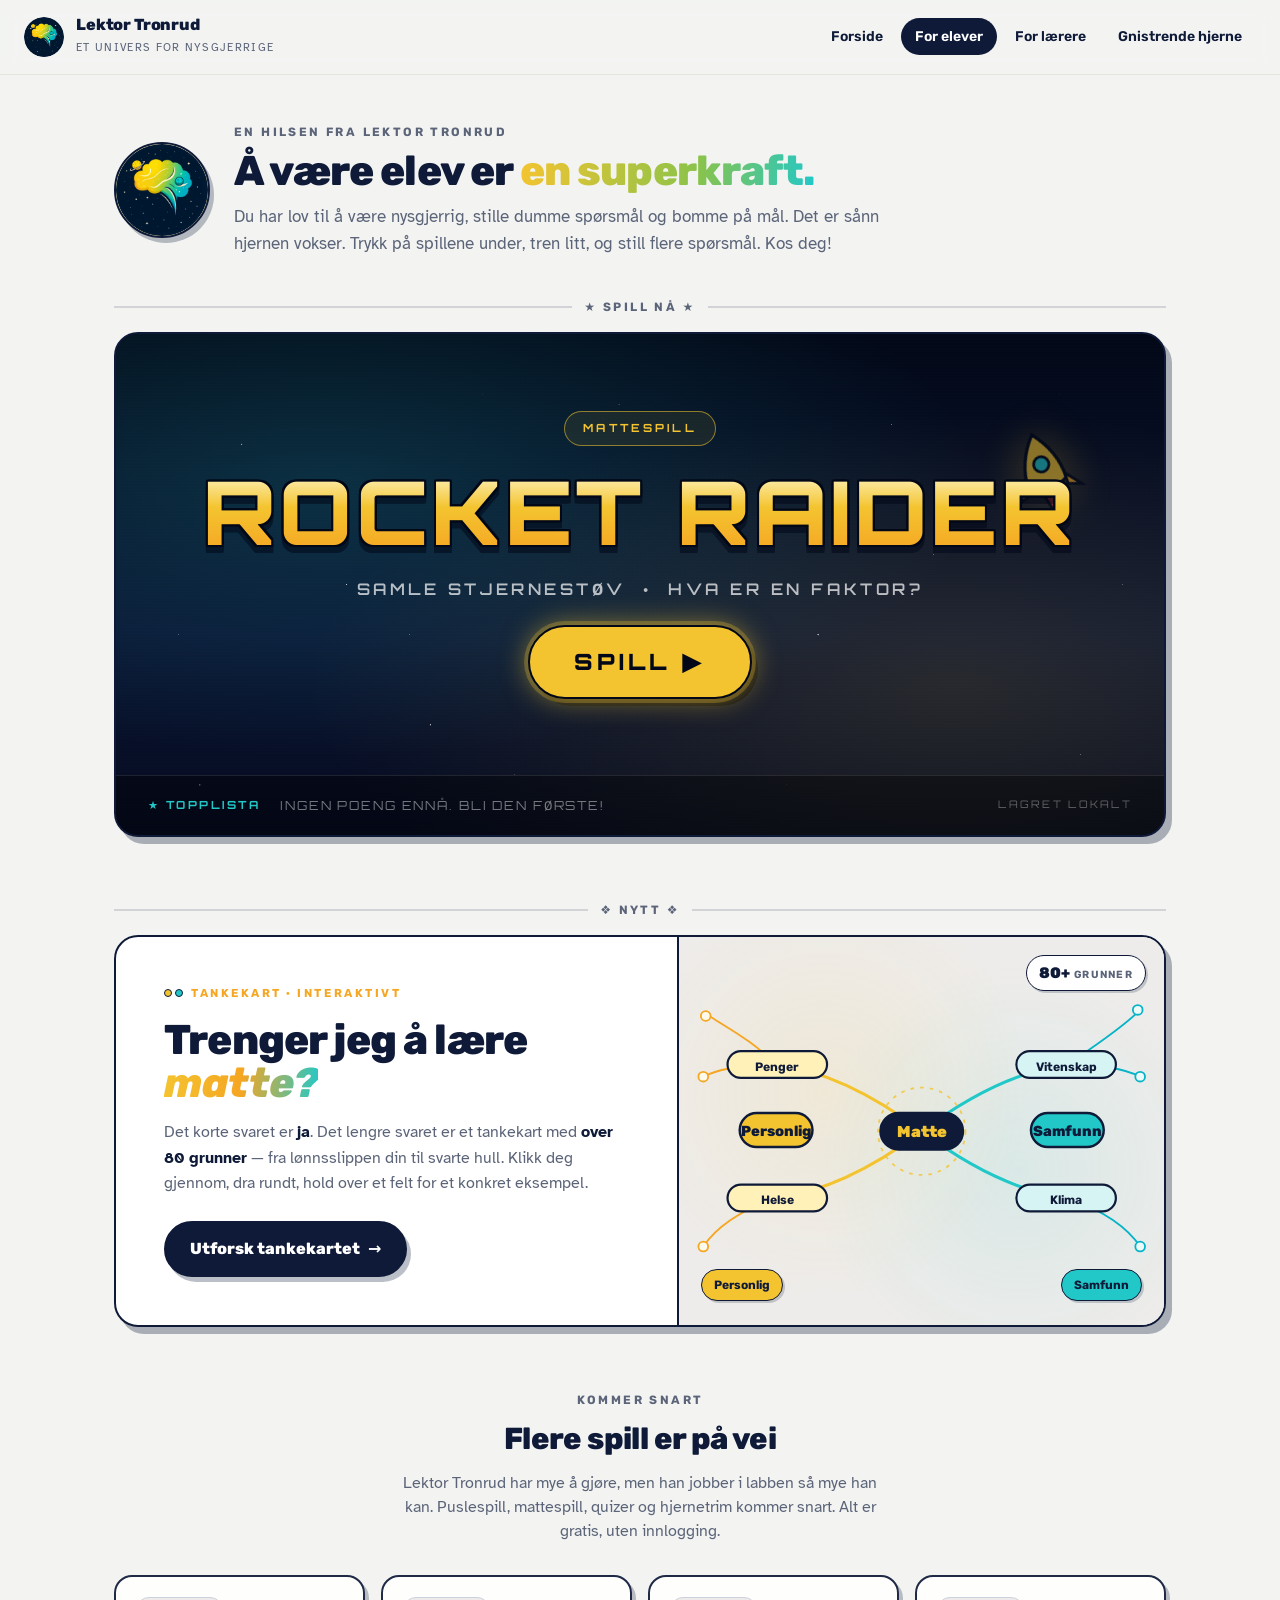
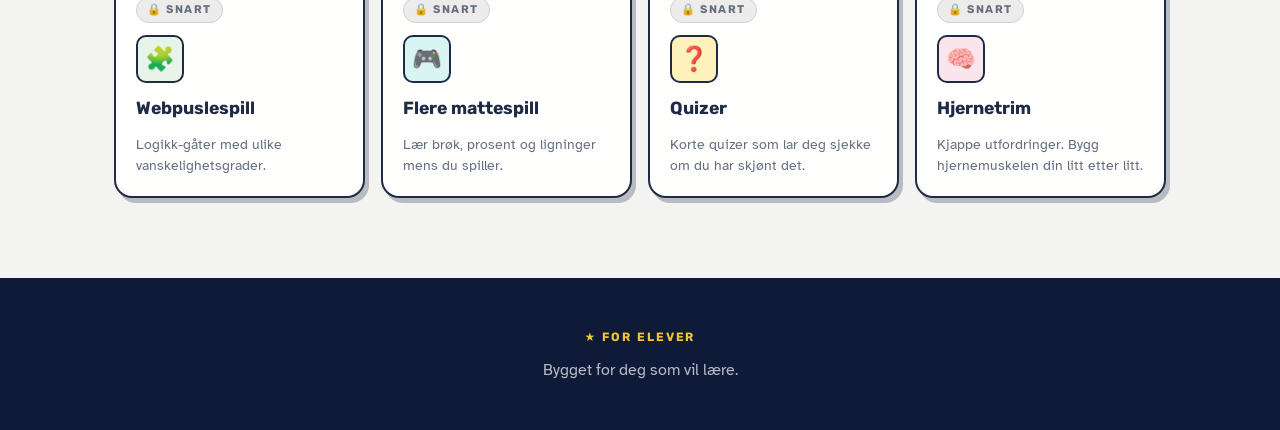
==== elever.html @ fcf4020d "Initial upload" ====
<!doctype html>
<html lang="no">
<head>
<meta charset="utf-8" />
<meta name="viewport" content="width=device-width,initial-scale=1" />
<title>For elever · Lektor Tronrud</title>
<link rel="icon" type="image/png" href="assets/logo.png" />
<link rel="preconnect" href="https://fonts.googleapis.com">
<link rel="preconnect" href="https://fonts.gstatic.com" crossorigin>
<link href="https://fonts.googleapis.com/css2?family=Rubik:wght@400;500;600;700;800&family=Atkinson+Hyperlegible:ital,wght@0,400;0,700;1,400;1,700&family=JetBrains+Mono:wght@400;500;700&family=Orbitron:wght@600;700;800;900&display=swap" rel="stylesheet">
<link rel="stylesheet" href="assets/tokens.css">
<style>
  /* ─────────── HERO: greeting from Lektor Tronrud ─────────── */
  .student-hero {
    max-width: 1100px;
    margin: 0 auto;
    padding: var(--s-12) var(--s-6) var(--s-10);
    display: grid;
    grid-template-columns: auto 1fr;
    gap: var(--s-6);
    align-items: center;
  }
  .student-hero__avatar {
    width: 96px; height: 96px;
    border-radius: 50%;
    border: var(--border-w) solid var(--border-ink);
    box-shadow: var(--shadow-2);
    background: var(--nova-yellow-soft);
    overflow: hidden;
    flex-shrink: 0;
  }
  .student-hero__avatar img { width: 100%; height: 100%; object-fit: cover; }
  .student-hero__copy { min-width: 0; }
  .student-hero__eyebrow {
    font-family: var(--font-display);
    font-size: 0.75rem; font-weight: 700;
    text-transform: uppercase; letter-spacing: 0.2em;
    color: var(--slate-500); margin-bottom: var(--s-2);
  }
  .student-hero h1 {
    font-family: var(--font-display);
    font-size: clamp(1.8rem, 4vw, 2.6rem);
    font-weight: 800; line-height: 1.05; letter-spacing: -0.02em;
    margin-bottom: var(--s-3);
  }
  .student-hero h1 em {
    font-style: normal;
    background: linear-gradient(95deg, var(--nova-yellow) 0%, var(--moss-green) 60%, var(--planet-teal) 100%);
    -webkit-background-clip: text; background-clip: text; color: transparent;
  }
  .student-hero p {
    font-size: 1.05rem; color: var(--slate-500);
    line-height: 1.6; max-width: 60ch;
  }
  @media (max-width: 640px) {
    .student-hero { grid-template-columns: 1fr; text-align: left; }
    .student-hero__avatar { width: 72px; height: 72px; }
  }

  /* ─────────── ARCADE: RocketRaider feature card ─────────── */
  .arcade {
    max-width: 1100px; margin: 0 auto;
    padding: 0 var(--s-6);
  }
  .arcade__label {
    display: flex; align-items: center; gap: var(--s-3);
    font-family: var(--font-display);
    font-size: 0.75rem; font-weight: 700;
    text-transform: uppercase; letter-spacing: 0.2em;
    color: var(--slate-500);
    margin-bottom: var(--s-4);
  }
  .arcade__label::before, .arcade__label::after {
    content: ''; height: 2px; background: var(--space-900); opacity: 0.15; flex: 1;
  }

  .arcade-card {
    position: relative;
    border: var(--border-w) solid var(--border-ink);
    border-radius: var(--r-2xl);
    box-shadow: var(--shadow-3);
    background: #020817;
    color: #fff;
    overflow: hidden;
    isolation: isolate;
  }

  /* Starfield layers */
  .arcade-card__sky {
    position: absolute; inset: 0; pointer-events: none;
    background:
      radial-gradient(ellipse at 20% 30%, rgba(34, 200, 200, 0.18), transparent 55%),
      radial-gradient(ellipse at 80% 70%, rgba(244, 196, 48, 0.13), transparent 55%),
      linear-gradient(180deg, #020817 0%, #0a1432 60%, #050b1f 100%);
  }
  .arcade-card__stars,
  .arcade-card__stars--mid,
  .arcade-card__stars--far {
    position: absolute; inset: 0; pointer-events: none;
  }
  .arcade-card__stars {
    background-image:
      radial-gradient(1.4px 1.4px at 12% 22%, #fff, transparent 60%),
      radial-gradient(1.6px 1.6px at 30% 78%, #fff, transparent 60%),
      radial-gradient(1.2px 1.2px at 48% 14%, #fff, transparent 60%),
      radial-gradient(1.8px 1.8px at 67% 60%, #fff, transparent 60%),
      radial-gradient(1.4px 1.4px at 86% 30%, #fff, transparent 60%),
      radial-gradient(1.2px 1.2px at 92% 84%, #fff, transparent 60%),
      radial-gradient(1.6px 1.6px at 8% 90%, #fff, transparent 60%);
    animation: twinkle 3.2s ease-in-out infinite alternate;
  }
  .arcade-card__stars--mid {
    background-image:
      radial-gradient(1px 1px at 22% 50%, rgba(255,255,255,0.85), transparent 60%),
      radial-gradient(1px 1px at 58% 36%, rgba(255,255,255,0.85), transparent 60%),
      radial-gradient(1px 1px at 74% 18%, rgba(255,255,255,0.85), transparent 60%),
      radial-gradient(1px 1px at 38% 88%, rgba(255,255,255,0.85), transparent 60%),
      radial-gradient(1px 1px at 6% 60%, rgba(255,255,255,0.85), transparent 60%),
      radial-gradient(1px 1px at 96% 50%, rgba(255,255,255,0.85), transparent 60%);
    animation: twinkle 2.4s ease-in-out 0.4s infinite alternate;
  }
  .arcade-card__stars--far {
    background-image:
      radial-gradient(0.6px 0.6px at 15% 35%, rgba(255,255,255,0.55), transparent),
      radial-gradient(0.6px 0.6px at 35% 12%, rgba(255,255,255,0.55), transparent),
      radial-gradient(0.6px 0.6px at 55% 70%, rgba(255,255,255,0.55), transparent),
      radial-gradient(0.6px 0.6px at 78% 44%, rgba(255,255,255,0.55), transparent),
      radial-gradient(0.6px 0.6px at 90% 12%, rgba(255,255,255,0.55), transparent),
      radial-gradient(0.6px 0.6px at 28% 60%, rgba(255,255,255,0.55), transparent),
      radial-gradient(0.6px 0.6px at 64% 90%, rgba(255,255,255,0.55), transparent);
    opacity: 0.7;
  }
  @keyframes twinkle {
    0%   { opacity: 0.55; }
    100% { opacity: 1; }
  }

  /* Subtle scanline overlay */
  .arcade-card__scan {
    position: absolute; inset: 0; pointer-events: none;
    background-image: repeating-linear-gradient(
      0deg, rgba(255,255,255,0.03) 0 1px, transparent 1px 3px
    );
    mix-blend-mode: overlay;
    opacity: 0.6;
  }

  /* Drifting rocket silhouette */
  .arcade-card__rocket {
    position: absolute;
    right: 6%; top: 18%;
    width: 110px; height: 110px;
    transform: rotate(-18deg);
    opacity: 0.55;
    filter: drop-shadow(0 0 22px rgba(244, 196, 48, 0.45));
    animation: drift 6s ease-in-out infinite alternate;
    pointer-events: none;
  }
  @keyframes drift {
    0%   { transform: rotate(-18deg) translate(0, 0); }
    100% { transform: rotate(-22deg) translate(-10px, 14px); }
  }

  .arcade-card__inner {
    position: relative;
    padding: clamp(var(--s-10), 6vw, var(--s-20)) var(--s-8) var(--s-12);
    display: grid;
    grid-template-columns: 1fr;
    gap: var(--s-6);
    align-items: center;
    text-align: center;
  }

  .arcade-card__badge {
    justify-self: center;
    display: inline-flex; align-items: center; gap: var(--s-2);
    font-family: 'Orbitron', var(--font-display);
    font-size: 0.7rem; font-weight: 700;
    text-transform: uppercase; letter-spacing: 0.28em;
    color: var(--nova-yellow);
    padding: 8px 18px;
    border: 1.5px solid rgba(244, 196, 48, 0.55);
    border-radius: var(--r-pill);
    background: rgba(244, 196, 48, 0.08);
  }
  .arcade-card__badge .dot {
    width: 7px; height: 7px; border-radius: 50%;
    background: var(--nova-yellow);
    box-shadow: 0 0 10px var(--nova-yellow);
    animation: pulse 1.4s ease-in-out infinite;
  }
  @keyframes pulse {
    0%, 100% { transform: scale(1); opacity: 1; }
    50%      { transform: scale(1.35); opacity: 0.55; }
  }

  .arcade-card__title {
    font-family: 'Orbitron', var(--font-display);
    font-weight: 900;
    font-size: clamp(2.6rem, 8vw, 5.5rem);
    line-height: 0.95;
    letter-spacing: 0.04em;
    text-transform: uppercase;
    color: #F4C430;
    background: linear-gradient(180deg, #FFF7C9 0%, #F4C430 45%, #F5A623 100%);
    -webkit-background-clip: text; background-clip: text;
    -webkit-text-fill-color: transparent;
    /* Crisp, layered ink shadow — no blur, no glow */
    filter:
      drop-shadow(0 2px 0 #020817)
      drop-shadow(2px 0 0 #020817)
      drop-shadow(0 -2px 0 #020817)
      drop-shadow(-2px 0 0 #020817)
      drop-shadow(0 6px 0 rgba(2, 8, 23, 0.55));
  }
  .arcade-card__title span.glitch {
    display: inline-block;
  }

  .arcade-card__tagline {
    font-family: 'Orbitron', var(--font-display);
    font-size: clamp(0.85rem, 1.4vw, 1rem);
    font-weight: 600;
    letter-spacing: 0.22em;
    text-transform: uppercase;
    color: rgba(255,255,255,0.7);
  }

  .arcade-card__cta {
    justify-self: center;
    display: inline-flex; align-items: center; gap: var(--s-3);
    font-family: 'Orbitron', var(--font-display);
    font-size: 1.4rem;
    font-weight: 900;
    letter-spacing: 0.18em;
    text-transform: uppercase;
    text-decoration: none;
    color: #020817;
    background: var(--nova-yellow);
    padding: 18px 44px;
    border: 2px solid #020817;
    border-radius: var(--r-pill);
    box-shadow:
      0 0 0 4px rgba(244, 196, 48, 0.25),
      0 0 28px rgba(244, 196, 48, 0.55),
      6px 7px 0 rgba(0,0,0,0.45);
    transition: transform var(--t-fast), box-shadow var(--t-fast), background var(--t-fast);
  }
  .arcade-card__cta:hover {
    transform: translate(-2px, -2px);
    background: #FFD24D;
    box-shadow:
      0 0 0 5px rgba(244, 196, 48, 0.35),
      0 0 42px rgba(244, 196, 48, 0.7),
      8px 9px 0 rgba(0,0,0,0.5);
  }
  .arcade-card__cta:active {
    transform: translate(2px, 2px);
    box-shadow: 0 0 0 3px rgba(244, 196, 48, 0.25), 2px 2px 0 rgba(0,0,0,0.4);
  }
  .arcade-card__cta .arrow {
    font-family: var(--font-display);
    font-size: 1.6rem;
    line-height: 1;
  }

  .arcade-card__caption {
    margin-top: var(--s-1);
    font-family: 'Orbitron', var(--font-display);
    font-size: 0.72rem;
    letter-spacing: 0.3em;
    text-transform: uppercase;
    color: rgba(255,255,255,0.5);
  }

  /* ─────────── Scoreboard strip ─────────── */
  .arcade-stats {
    position: relative;
    border-top: 1.5px solid rgba(255,255,255,0.1);
    background: rgba(0,0,0,0.35);
    padding: var(--s-5) var(--s-8);
    display: grid;
    grid-template-columns: auto 1fr auto;
    gap: var(--s-5);
    align-items: center;
  }
  .arcade-stats__label {
    font-family: 'Orbitron', var(--font-display);
    font-size: 0.7rem; font-weight: 700;
    text-transform: uppercase; letter-spacing: 0.22em;
    color: var(--planet-teal);
  }
  .arcade-stats__list {
    list-style: none;
    display: flex;
    gap: var(--s-6);
    overflow-x: auto;
    scrollbar-width: thin;
  }
  .arcade-stats__list li {
    display: flex; align-items: baseline; gap: var(--s-2);
    font-family: 'Orbitron', var(--font-display);
    white-space: nowrap;
  }
  .arcade-stats__list .rank {
    font-size: 0.72rem; font-weight: 700;
    color: var(--nova-yellow);
    letter-spacing: 0.15em;
  }
  .arcade-stats__list .name {
    font-size: 0.9rem; font-weight: 700;
    color: #fff;
    letter-spacing: 0.04em;
  }
  .arcade-stats__list .score {
    font-size: 0.9rem; font-weight: 700;
    color: var(--planet-teal);
    letter-spacing: 0.08em;
  }
  .arcade-stats__empty {
    font-family: 'Orbitron', var(--font-display);
    font-size: 0.78rem;
    color: rgba(255,255,255,0.45);
    letter-spacing: 0.15em;
    text-transform: uppercase;
  }
  .arcade-stats__hint {
    font-family: 'Orbitron', var(--font-display);
    font-size: 0.65rem;
    color: rgba(255,255,255,0.35);
    letter-spacing: 0.22em;
    text-transform: uppercase;
    white-space: nowrap;
  }
  @media (max-width: 720px) {
    .arcade-stats { grid-template-columns: 1fr; gap: var(--s-3); padding: var(--s-4) var(--s-5); }
    .arcade-stats__hint { display: none; }
  }

  /* ─────────── Tease grid (kept, but slightly tightened) ─────────── */
  .tease {
    max-width: 1100px; margin: var(--s-16) auto var(--s-20);
    padding: 0 var(--s-6);
  }
  .tease__head {
    text-align: center; margin-bottom: var(--s-8);
  }
  .tease__eyebrow {
    font-family: var(--font-display);
    font-size: 0.75rem; font-weight: 700;
    text-transform: uppercase; letter-spacing: 0.2em;
    color: var(--slate-500); margin-bottom: var(--s-2);
  }
  .tease h3 {
    font-family: var(--font-display);
    font-size: clamp(1.4rem, 3vw, 1.9rem);
    font-weight: 800; letter-spacing: -0.02em;
    margin-bottom: var(--s-2);
  }
  .tease__lede {
    color: var(--slate-500);
    max-width: 50ch; margin: 0 auto;
  }
  .tease__grid {
    display: grid;
    grid-template-columns: repeat(auto-fill, minmax(220px, 1fr));
    gap: var(--s-4);
  }
  .tease-card {
    background: var(--surface);
    border: var(--border-w) solid var(--border-ink);
    border-radius: var(--r-xl);
    box-shadow: var(--shadow-2);
    padding: var(--s-5);
    display: flex; flex-direction: column; gap: var(--s-3);
    opacity: 0.92;
    transition: transform var(--t-fast), box-shadow var(--t-fast);
  }
  .tease-card:hover { transform: translate(-2px,-2px); box-shadow: var(--shadow-3); opacity: 1; }
  .tease-card__icon {
    width: 48px; height: 48px;
    border-radius: var(--r-md);
    border: var(--border-w) solid var(--border-ink);
    display: grid; place-items: center;
    font-size: 24px;
  }
  .tease-card h4 {
    font-family: var(--font-display);
    font-size: 1.1rem; font-weight: 700;
  }
  .tease-card p {
    color: var(--slate-500); font-size: 0.875rem;
    line-height: 1.5;
  }
  .tease-card__lock {
    align-self: flex-start;
    font-family: var(--font-display);
    font-size: 0.7rem; font-weight: 700;
    text-transform: uppercase; letter-spacing: 0.14em;
    padding: 4px 10px; border-radius: var(--r-pill);
    background: var(--chalk-50); color: var(--slate-500);
    border: 1.5px solid var(--slate-200);
  }

  /* ─────────── THINK: “Trenger jeg å lære matte?” ─────────── */
  .think {
    max-width: 1100px;
    margin: var(--s-16) auto 0;
    padding: 0 var(--s-6);
  }
  .think__label {
    display: flex; align-items: center; gap: var(--s-3);
    font-family: var(--font-display);
    font-size: 0.75rem; font-weight: 700;
    text-transform: uppercase; letter-spacing: 0.2em;
    color: var(--slate-500);
    margin-bottom: var(--s-4);
  }
  .think__label::before, .think__label::after {
    content: ''; height: 2px; background: var(--space-900); opacity: 0.15; flex: 1;
  }
  .think-card {
    position: relative;
    background: var(--surface);
    border: var(--border-w) solid var(--border-ink);
    border-radius: var(--r-2xl);
    box-shadow: var(--shadow-3);
    overflow: hidden;
    display: grid;
    grid-template-columns: 1.15fr 1fr;
    min-height: 320px;
  }
  .think-card__copy {
    padding: clamp(var(--s-8), 4vw, var(--s-12));
    display: flex; flex-direction: column;
    justify-content: center;
    gap: var(--s-4);
  }
  .think-card__eyebrow {
    font-family: var(--font-display);
    font-size: 0.72rem; font-weight: 700;
    text-transform: uppercase; letter-spacing: 0.22em;
    color: var(--comet-orange);
    display: inline-flex; align-items: center; gap: var(--s-2);
  }
  .think-card__eyebrow .swatch {
    display: inline-flex; gap: 3px;
  }
  .think-card__eyebrow .swatch i {
    width: 8px; height: 8px; border-radius: 50%;
    border: 1.5px solid var(--space-900);
    background: var(--nova-yellow);
  }
  .think-card__eyebrow .swatch i + i { background: var(--planet-teal); }
  .think-card h2 {
    font-family: var(--font-display);
    font-size: clamp(1.8rem, 4vw, 2.6rem);
    font-weight: 800; line-height: 1.04; letter-spacing: -0.02em;
  }
  .think-card h2 em {
    font-style: italic;
    background: linear-gradient(95deg, var(--nova-yellow) 0%, var(--comet-orange) 50%, var(--planet-teal) 100%);
    -webkit-background-clip: text; background-clip: text; color: transparent;
  }
  .think-card__lede {
    color: var(--slate-500);
    line-height: 1.6;
    max-width: 50ch;
  }
  .think-card__lede strong { color: var(--space-900); font-weight: 700; }
  .think-card__cta {
    display: inline-flex; align-self: flex-start;
    align-items: center; gap: var(--s-2);
    font-family: var(--font-display);
    font-size: 1rem; font-weight: 800;
    padding: 14px 24px;
    border: var(--border-w) solid var(--border-ink);
    border-radius: var(--r-pill);
    background: var(--space-900);
    color: var(--surface);
    text-decoration: none;
    box-shadow: var(--shadow-2);
    transition: transform var(--t-fast), box-shadow var(--t-fast), background var(--t-fast);
    margin-top: var(--s-2);
  }
  .think-card__cta:hover {
    transform: translate(-2px, -2px);
    box-shadow: var(--shadow-3);
    background: var(--slate-700);
  }
  .think-card__cta:active {
    transform: translate(0, 0);
    box-shadow: var(--shadow-press);
  }
  .think-card__cta .arrow { font-family: var(--font-body); }

  /* Mini mind-map preview (decorative SVG) */
  .think-card__viz {
    position: relative;
    background:
      radial-gradient(circle at 30% 40%, rgba(244, 196, 48, 0.10), transparent 50%),
      radial-gradient(circle at 70% 60%, rgba(34, 200, 200, 0.10), transparent 50%),
      var(--chalk-50);
    border-left: var(--border-w) solid var(--border-ink);
    overflow: hidden;
  }
  .think-card__viz svg {
    position: absolute; inset: 0;
    width: 100%; height: 100%;
  }
  .think-card__viz .stat {
    position: absolute;
    background: var(--surface);
    border: 1.5px solid var(--space-900);
    border-radius: var(--r-pill);
    padding: 6px 12px;
    font-family: var(--font-display);
    font-size: 0.75rem; font-weight: 700;
    box-shadow: var(--shadow-1);
    white-space: nowrap;
  }
  .think-card__viz .stat--n {
    top: 18px; right: 18px;
  }
  .think-card__viz .stat--n .num {
    font-size: 0.95rem; font-weight: 900; color: var(--space-900);
  }
  .think-card__viz .stat--n .lbl {
    font-size: 0.65rem; color: var(--slate-500);
    text-transform: uppercase; letter-spacing: 0.12em; margin-left: 4px;
  }
  .think-card__viz .stat--p {
    bottom: 24px; left: 22px;
    color: var(--space-900);
    background: var(--nova-yellow);
  }
  .think-card__viz .stat--s {
    bottom: 24px; right: 22px;
    color: var(--space-900);
    background: var(--planet-teal);
  }

  @media (max-width: 760px) {
    .think-card { grid-template-columns: 1fr; }
    .think-card__viz {
      border-left: none;
      border-top: var(--border-w) solid var(--border-ink);
      min-height: 220px;
    }
  }
</style>
</head>
<body>

<header class="sitenav">
  <div class="sitenav__inner">
    <a class="sitenav__brand" href="index.html">
      <img src="assets/logo.png" alt="">
      <div>
        <strong>Lektor Tronrud</strong>
        <small>Et univers for nysgjerrige</small>
      </div>
    </a>
    <nav class="sitenav__links">
      <a href="index.html">Forside</a>
      <a href="elever.html" class="is-active">For elever</a>
      <a href="laererhub.html">For lærere</a>
      <a href="gnistrende-hjerne.html">Gnistrende hjerne</a>
    </nav>
  </div>
</header>

<main>

  <section class="student-hero">
    <div class="student-hero__avatar">
      <img src="assets/logo.png" alt="Lektor Tronrud" />
    </div>
    <div class="student-hero__copy">
      <div class="student-hero__eyebrow">EN HILSEN FRA LEKTOR TRONRUD</div>
      <h1>Å være elev er <em>en superkraft.</em></h1>
      <p>Du har lov til å være nysgjerrig, stille dumme spørsmål og bomme på mål. Det er sånn hjernen vokser. Trykk på spillene under, tren litt, og still flere spørsmål. Kos deg!</p>
    </div>
  </section>

  <section class="arcade" aria-labelledby="arcade-title">
    <div class="arcade__label"><span>★ SPILL NÅ ★</span></div>

    <article class="arcade-card">
      <div class="arcade-card__sky" aria-hidden="true"></div>
      <div class="arcade-card__stars--far" aria-hidden="true"></div>
      <div class="arcade-card__stars--mid" aria-hidden="true"></div>
      <div class="arcade-card__stars" aria-hidden="true"></div>
      <div class="arcade-card__scan" aria-hidden="true"></div>

      <svg class="arcade-card__rocket" viewBox="0 0 100 100" fill="none" aria-hidden="true">
        <path d="M50 8 C62 22 68 38 68 54 L50 64 L32 54 C32 38 38 22 50 8 Z" fill="#F4C430" stroke="#020817" stroke-width="3"/>
        <circle cx="50" cy="36" r="7" fill="#22C8C8" stroke="#020817" stroke-width="2.5"/>
        <path d="M32 50 L20 64 L32 60 Z" fill="#F5A623" stroke="#020817" stroke-width="2.5"/>
        <path d="M68 50 L80 64 L68 60 Z" fill="#F5A623" stroke="#020817" stroke-width="2.5"/>
        <path d="M44 64 L50 88 L56 64 Z" fill="#E53935" stroke="#020817" stroke-width="2.5"/>
      </svg>

      <div class="arcade-card__inner">
        <span class="arcade-card__badge">MATTESPILL</span>
        <h2 id="arcade-title" class="arcade-card__title">
          Rocket<span class="glitch"> RAIDER</span>
        </h2>
        <p class="arcade-card__tagline">SAMLE STJERNESTØV  ·  HVA ER EN FAKTOR?</p>

        <a class="arcade-card__cta" href="games/rocketraider.html">
          <span>Spill</span>
          <span class="arrow">▶</span>
        </a>
        <p class="arcade-card__caption">
</p>
      </div>

      <div class="arcade-stats" aria-label="Din topplista">
        <div class="arcade-stats__label">★ Topplista</div>
        <ol class="arcade-stats__list" id="rr-scoreboard" aria-live="polite">
          <li class="arcade-stats__empty">Ingen poeng ennå. Bli den første!</li>
        </ol>
        <div class="arcade-stats__hint">Lagret lokalt</div>
      </div>
    </article>
  </section>

  <section class="think" aria-labelledby="think-title">
    <div class="think__label"><span>❖ NYTT ❖</span></div>

    <article class="think-card">
      <div class="think-card__copy">
        <div class="think-card__eyebrow">
          <span class="swatch"><i></i><i></i></span>
          TANKEKART · INTERAKTIVT
        </div>
        <h2 id="think-title">Trenger jeg å lære <em>matte?</em></h2>
        <p class="think-card__lede">
          Det korte svaret er <strong>ja</strong>. Det lengre svaret er et tankekart med <strong>over 80 grunner</strong> — fra lønnsslippen din til svarte hull. Klikk deg gjennom, dra rundt, hold over et felt for et konkret eksempel.
        </p>
        <a class="think-card__cta" href="matte-mindmap.html">
          <span>Utforsk tankekartet</span>
          <span class="arrow">→</span>
        </a>
      </div>

      <div class="think-card__viz" aria-hidden="true">
        <svg viewBox="-200 -150 400 300" preserveAspectRatio="xMidYMid meet">
          <!-- Connectors -->
          <g fill="none" stroke-linecap="round">
            <path d="M0 0 C -40 -30 -80 -50 -120 -55" stroke="#F4C430" stroke-width="2.5"/>
            <path d="M0 0 C -40 30 -80 50 -120 55"   stroke="#F4C430" stroke-width="2.5"/>
            <path d="M0 0 C 40 -30 80 -50 120 -55"   stroke="#22C8C8" stroke-width="2.5"/>
            <path d="M0 0 C 40 30 80 50 120 55"     stroke="#22C8C8" stroke-width="2.5"/>
            <path d="M-120 -55 C -140 -75 -160 -85 -175 -95" stroke="#F5A623" stroke-width="1.5"/>
            <path d="M-120 -55 C -150 -55 -170 -50 -180 -45" stroke="#F5A623" stroke-width="1.5"/>
            <path d="M-120 55 C -150 65 -170 80 -180 95" stroke="#F5A623" stroke-width="1.5"/>
            <path d="M120 -55 C 150 -75 170 -90 180 -100" stroke="#07B3C7" stroke-width="1.5"/>
            <path d="M120 -55 C 150 -55 170 -50 180 -45" stroke="#07B3C7" stroke-width="1.5"/>
            <path d="M120 55 C 150 65 170 80 180 95" stroke="#07B3C7" stroke-width="1.5"/>
          </g>

          <!-- Leaf dots -->
          <g>
            <circle cx="-178" cy="-95"  r="4" fill="#FFFBEC" stroke="#F5A623" stroke-width="1.5"/>
            <circle cx="-180" cy="-45"  r="4" fill="#FFFBEC" stroke="#F5A623" stroke-width="1.5"/>
            <circle cx="-180" cy="95"   r="4" fill="#FFFBEC" stroke="#F5A623" stroke-width="1.5"/>
            <circle cx="178"  cy="-100" r="4" fill="#ECFAFA" stroke="#07B3C7" stroke-width="1.5"/>
            <circle cx="180"  cy="-45"  r="4" fill="#ECFAFA" stroke="#07B3C7" stroke-width="1.5"/>
            <circle cx="180"  cy="95"   r="4" fill="#ECFAFA" stroke="#07B3C7" stroke-width="1.5"/>
          </g>

          <!-- Sub-pills -->
          <g>
            <rect x="-160" y="-66" width="82" height="22" rx="11" fill="#FFF1B8" stroke="#0E1A38" stroke-width="1.8"/>
            <text x="-119" y="-50" font-family="Rubik" font-size="10" font-weight="700" text-anchor="middle" fill="#0E1A38">Penger</text>
            <rect x="-160" y="44" width="82" height="22" rx="11" fill="#FFF1B8" stroke="#0E1A38" stroke-width="1.8"/>
            <text x="-119" y="60" font-family="Rubik" font-size="10" font-weight="700" text-anchor="middle" fill="#0E1A38">Helse</text>
            <rect x="78" y="-66" width="82" height="22" rx="11" fill="#D6F4F4" stroke="#0E1A38" stroke-width="1.8"/>
            <text x="119" y="-50" font-family="Rubik" font-size="10" font-weight="700" text-anchor="middle" fill="#0E1A38">Vitenskap</text>
            <rect x="78" y="44" width="82" height="22" rx="11" fill="#D6F4F4" stroke="#0E1A38" stroke-width="1.8"/>
            <text x="119" y="60" font-family="Rubik" font-size="10" font-weight="700" text-anchor="middle" fill="#0E1A38">Klima</text>
          </g>

          <!-- Primary nodes -->
          <g>
            <rect x="-150" y="-15" width="60" height="28" rx="14" fill="#F4C430" stroke="#0E1A38" stroke-width="2"/>
            <text x="-120" y="4" font-family="Rubik" font-size="12" font-weight="800" text-anchor="middle" fill="#0E1A38">Personlig</text>
            <rect x="90" y="-15" width="60" height="28" rx="14" fill="#22C8C8" stroke="#0E1A38" stroke-width="2"/>
            <text x="120" y="4" font-family="Rubik" font-size="12" font-weight="800" text-anchor="middle" fill="#0E1A38">Samfunn</text>
          </g>

          <!-- Center -->
          <circle cx="0" cy="0" r="36" fill="none" stroke="#F4C430" stroke-width="1.5" stroke-dasharray="3 5" opacity="0.8"/>
          <rect x="-34" y="-15" width="68" height="30" rx="15" fill="#0E1A38" stroke="#0E1A38" stroke-width="2"/>
          <text x="0" y="5" font-family="Rubik" font-size="13" font-weight="900" text-anchor="middle" fill="#F4C430">Matte</text>
        </svg>

        <div class="stat stat--n">
          <span class="num">80+</span><span class="lbl">grunner</span>
        </div>
        <div class="stat stat--p">Personlig</div>
        <div class="stat stat--s">Samfunn</div>
      </div>
    </article>
  </section>

  <section class="tease">
    <div class="tease__head">
      <div class="tease__eyebrow">Kommer snart</div>
      <h3>Flere spill er på vei</h3>
      <p class="tease__lede">Lektor Tronrud har mye å gjøre, men han jobber i labben så mye han kan. Puslespill, mattespill, quizer og hjernetrim kommer snart.
Alt er gratis, uten innlogging.</p>
    </div>
    <div class="tease__grid">
      <div class="tease-card">
        <span class="tease-card__lock">🔒 Snart</span>
        <div class="tease-card__icon" style="background:var(--moss-green-soft);">🧩</div>
        <h4>Webpuslespill</h4>
        <p>Logikk-gåter med ulike vanskelighetsgrader.</p>
      </div>
      <div class="tease-card">
        <span class="tease-card__lock">🔒 Snart</span>
        <div class="tease-card__icon" style="background:var(--planet-teal-soft);">🎮</div>
        <h4>Flere mattespill</h4>
        <p>Lær brøk, prosent og ligninger mens du spiller.</p>
      </div>
      <div class="tease-card">
        <span class="tease-card__lock">🔒 Snart</span>
        <div class="tease-card__icon" style="background:var(--nova-yellow-soft);">❓</div>
        <h4>Quizer</h4>
        <p>Korte quizer som lar deg sjekke om du har skjønt det.</p>
      </div>
      <div class="tease-card">
        <span class="tease-card__lock">🔒 Snart</span>
        <div class="tease-card__icon" style="background:var(--berry-pink-soft);">🧠</div>
        <h4>Hjernetrim</h4>
        <p>Kjappe utfordringer. Bygg hjernemuskelen din litt etter litt.</p>
      </div>
    </div>
  </section>

</main>

<footer class="sitefoot">
  <div class="sitefoot__sig">★ For elever</div>
  <p>Bygget for deg som vil lære.</p>
</footer>

<script>
  // ─────── Render RocketRaider topplista from localStorage ───────
  (function renderScoreboard() {
    const KEY = 'rr-scores-v1';
    let scores = [];
    try {
      scores = JSON.parse(localStorage.getItem(KEY) || '[]');
      if (!Array.isArray(scores)) scores = [];
    } catch (_) { scores = []; }

    const list = document.getElementById('rr-scoreboard');
    if (!list) return;

    if (!scores.length) {
      // Keep the default empty-state <li>
      return;
    }

    const top = scores
      .slice()
      .sort((a, b) => (b.score || 0) - (a.score || 0))
      .slice(0, 5);

    list.innerHTML = top.map((s, i) => {
      const name  = (s.name || '???').toString().slice(0, 12);
      const score = (s.score || 0).toLocaleString('nb-NO');
      return `<li>
        <span class="rank">#${i + 1}</span>
        <span class="name">${escapeHtml(name)}</span>
        <span class="score">${score}</span>
      </li>`;
    }).join('');

    function escapeHtml(str) {
      return str.replace(/[&<>"']/g, c => ({
        '&':'&amp;','<':'&lt;','>':'&gt;','"':'&quot;',"'":'&#39;'
      }[c]));
    }
  })();
</script>

</body>
</html>
---- assets/tokens.css ----
/* ============================================================
   LEKTOR TRONRUD · DESIGNTOKENS
   Single source of truth for all pages.
   ============================================================ */
:root {
  /* Brand neutrals */
  --space-900: #0E1A38;
  --space-800: #1A2440;
  --slate-700: #2D3748;
  --slate-500: #5B6478;
  --slate-300: #94A0B5;
  --slate-200: #C8CFDC;
  --chalk-100: #E6E2DC;
  --chalk-50:  #EEECEA;
  --paper:     #F3F4F2;
  --surface:   #FFFFFF;

  /* Cosmos accents */
  --nova-yellow: #F4C430;       --nova-yellow-soft: #FFF1B8;
  --comet-orange: #F5A623;      --comet-orange-soft: #FFE6BD;
  --moss-green: #8BC34A;         --moss-green-deep: #4CAF50;     --moss-green-soft: #E8F5E9;
  --planet-teal: #22C8C8;        --planet-teal-deep: #07B3C7;    --planet-teal-soft: #D6F4F4;
  --aurora-blue: #00BCD4;        --aurora-blue-soft: #E0F7FA;
  --berry-pink:  #E91E63;        --berry-pink-soft: #FCE4EC;
  --supernova-red: #E53935;      --supernova-red-soft: #FFE0E0;

  /* Type */
  --font-display: 'Rubik', system-ui, sans-serif;
  --font-body:    'Atkinson Hyperlegible', system-ui, sans-serif;
  --font-mono:    'JetBrains Mono', ui-monospace, monospace;

  /* Spacing — 4px base */
  --s-1: 4px;  --s-2: 8px;   --s-3: 12px;  --s-4: 16px;
  --s-5: 20px; --s-6: 24px;  --s-8: 32px;  --s-10: 40px;
  --s-12: 48px; --s-16: 64px; --s-20: 80px; --s-24: 96px;

  /* Radii */
  --r-sm: 6px;  --r-md: 10px; --r-lg: 14px;
  --r-xl: 18px; --r-2xl: 24px; --r-pill: 9999px;

  /* Borders */
  --border-w: 2px;
  --border-ink: var(--space-900);

  /* Shadows — hard offsets, no blur */
  --shadow-1:  2px 2px 0 rgba(14, 26, 56, 0.20);
  --shadow-2:  4px 5px 0 rgba(14, 26, 56, 0.28);
  --shadow-3:  6px 7px 0 rgba(14, 26, 56, 0.32);
  --shadow-4: 10px 10px 0 rgba(14, 26, 56, 0.18);
  --shadow-press: 1px 1px 0 rgba(14, 26, 56, 0.20);

  /* Motion */
  --t-fast: 0.12s ease;
  --t-base: 0.2s  ease;
  --t-slow: 0.35s ease;
}

/* ── Reset ──────────────────────────────────────────────────── */
*, *::before, *::after { box-sizing: border-box; margin: 0; padding: 0; }
html { scroll-behavior: smooth; }
body {
  font-family: var(--font-body);
  font-size: 1rem;
  line-height: 1.5;
  color: var(--space-900);
  background: var(--paper);
  -webkit-font-smoothing: antialiased;
}
img { max-width: 100%; display: block; }
button { font: inherit; cursor: pointer; border: none; background: none; color: inherit; }
a { color: inherit; }

/* ── Buttons ────────────────────────────────────────────────── */
.btn {
  display: inline-flex; align-items: center; justify-content: center; gap: var(--s-2);
  font-family: var(--font-display);
  font-size: 0.875rem; font-weight: 700; line-height: 1;
  padding: 12px 22px;
  border-radius: var(--r-pill);
  border: var(--border-w) solid var(--border-ink);
  background: var(--surface); color: var(--space-900);
  box-shadow: var(--shadow-1);
  transition: transform var(--t-fast), box-shadow var(--t-fast),
              background var(--t-fast), color var(--t-fast);
  text-decoration: none; white-space: nowrap;
}
.btn:hover:not(:disabled) { transform: translate(-2px,-2px); box-shadow: var(--shadow-2); }
.btn:active:not(:disabled) { transform: translate(0,0); box-shadow: var(--shadow-press); }
.btn:focus-visible { outline: 3px solid var(--planet-teal); outline-offset: 3px; }
.btn:disabled { opacity: 0.45; cursor: not-allowed; box-shadow: none; }
.btn--primary { background: var(--space-900); color: var(--surface); }
.btn--primary:hover:not(:disabled) { background: var(--slate-700); }
.btn--accent  { background: var(--comet-orange); color: var(--surface); }
.btn--accent:hover:not(:disabled)  { background: #e0941c; }
.btn--success { background: var(--moss-green); color: var(--surface); }
.btn--success:hover:not(:disabled) { background: var(--moss-green-deep); }
.btn--info    { background: var(--planet-teal); color: var(--surface); }
.btn--info:hover:not(:disabled)    { background: var(--planet-teal-deep); }
.btn--ghost   { background: transparent; border-color: transparent; box-shadow: none; }
.btn--ghost:hover:not(:disabled) { background: var(--chalk-50); border-color: var(--space-900); box-shadow: var(--shadow-1); }
.btn--sm { padding: 7px 14px; font-size: 0.75rem; }
.btn--lg { padding: 16px 30px; font-size: 1rem; }
.btn--xl { padding: 20px 40px; font-size: 1.25rem; font-style: italic; }

/* ── Site nav ──────────────────────────────────────────────── */
.sitenav {
  position: sticky; top: 0; z-index: 50;
  background: rgba(243, 244, 242, 0.85);
  backdrop-filter: blur(10px);
  border-bottom: 1.5px solid var(--chalk-100);
}
.sitenav__inner {
  max-width: 1280px; margin: 0 auto;
  padding: var(--s-4) var(--s-6);
  display: flex; align-items: center; justify-content: space-between;
  gap: var(--s-4);
}
.sitenav__brand {
  display: flex; align-items: center; gap: var(--s-3);
  text-decoration: none; color: var(--space-900);
  flex-shrink: 0;
}
.sitenav__brand img { width: 40px; height: 40px; border-radius: 50%; flex-shrink: 0; }
.sitenav__brand strong {
  font-family: var(--font-display);
  font-size: 1rem; font-weight: 800; letter-spacing: -0.01em;
  display: block; line-height: 1.1;
  white-space: nowrap;
}
.sitenav__brand small {
  font-size: 11px; color: var(--slate-500);
  text-transform: uppercase; letter-spacing: 0.12em;
  white-space: nowrap;
}
.sitenav__links {
  display: flex; gap: var(--s-1); align-items: center;
  flex-wrap: wrap;
}
.sitenav__links a {
  font-family: var(--font-display);
  font-size: 0.875rem; font-weight: 600;
  padding: 8px 14px;
  border-radius: var(--r-pill);
  text-decoration: none; color: var(--space-900);
  transition: background var(--t-fast);
}
.sitenav__links a:hover { background: var(--chalk-50); }
.sitenav__links a.is-active { background: var(--space-900); color: var(--surface); }

/* ── Footer ────────────────────────────────────────────────── */
.sitefoot {
  margin-top: var(--s-20);
  background: var(--space-900);
  color: rgba(255,255,255,0.7);
  padding: var(--s-12) var(--s-6);
  text-align: center;
  border-top: var(--border-w) solid var(--border-ink);
}
.sitefoot a { color: var(--nova-yellow); text-decoration: none; }
.sitefoot a:hover { text-decoration: underline; }
.sitefoot__sig {
  font-family: var(--font-display);
  font-size: 0.75rem; font-weight: 700;
  text-transform: uppercase; letter-spacing: 0.16em;
  color: var(--nova-yellow);
  margin-bottom: var(--s-3);
}
.sitefoot__small {
  font-size: 0.75rem; color: rgba(255,255,255,0.4);
  margin-top: var(--s-4);
}

@media (max-width: 720px) {
  .sitenav__inner { flex-direction: column; align-items: flex-start; }
  .sitenav__links { width: 100%; overflow-x: auto; }
}
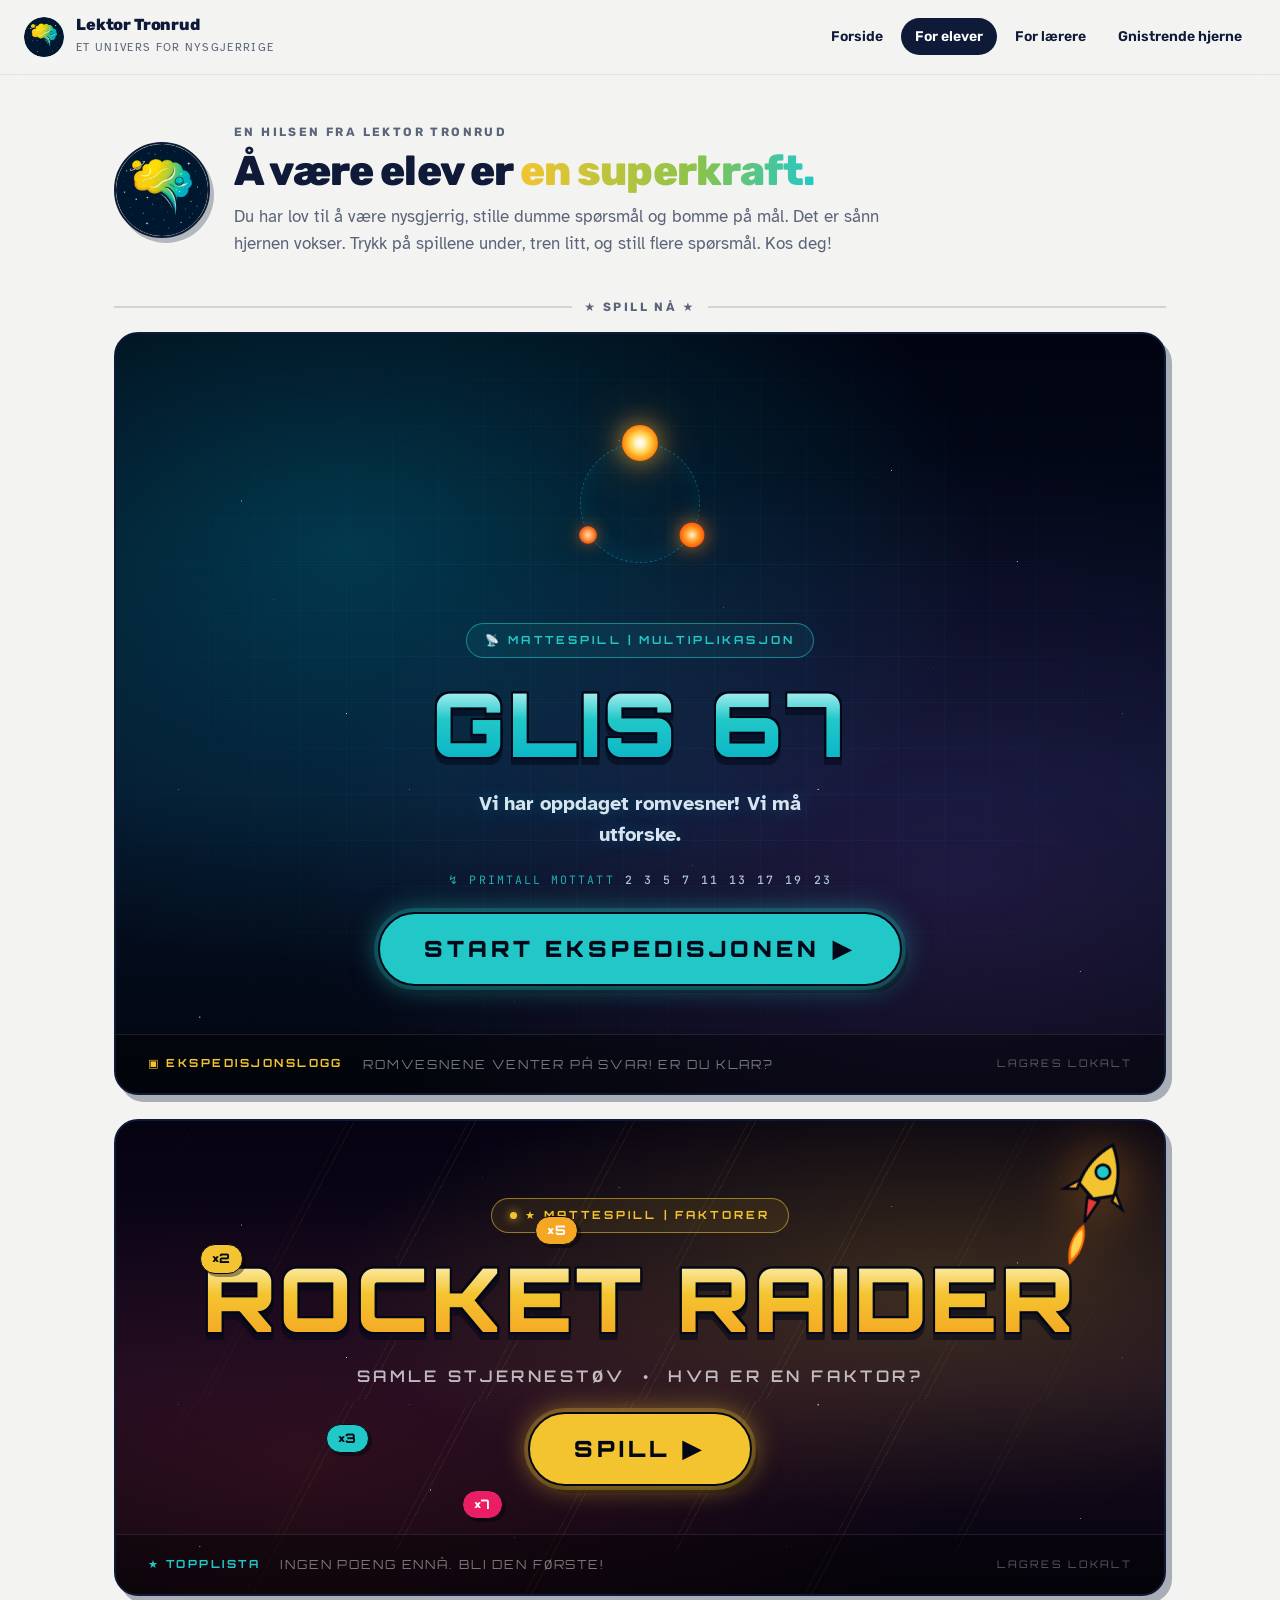
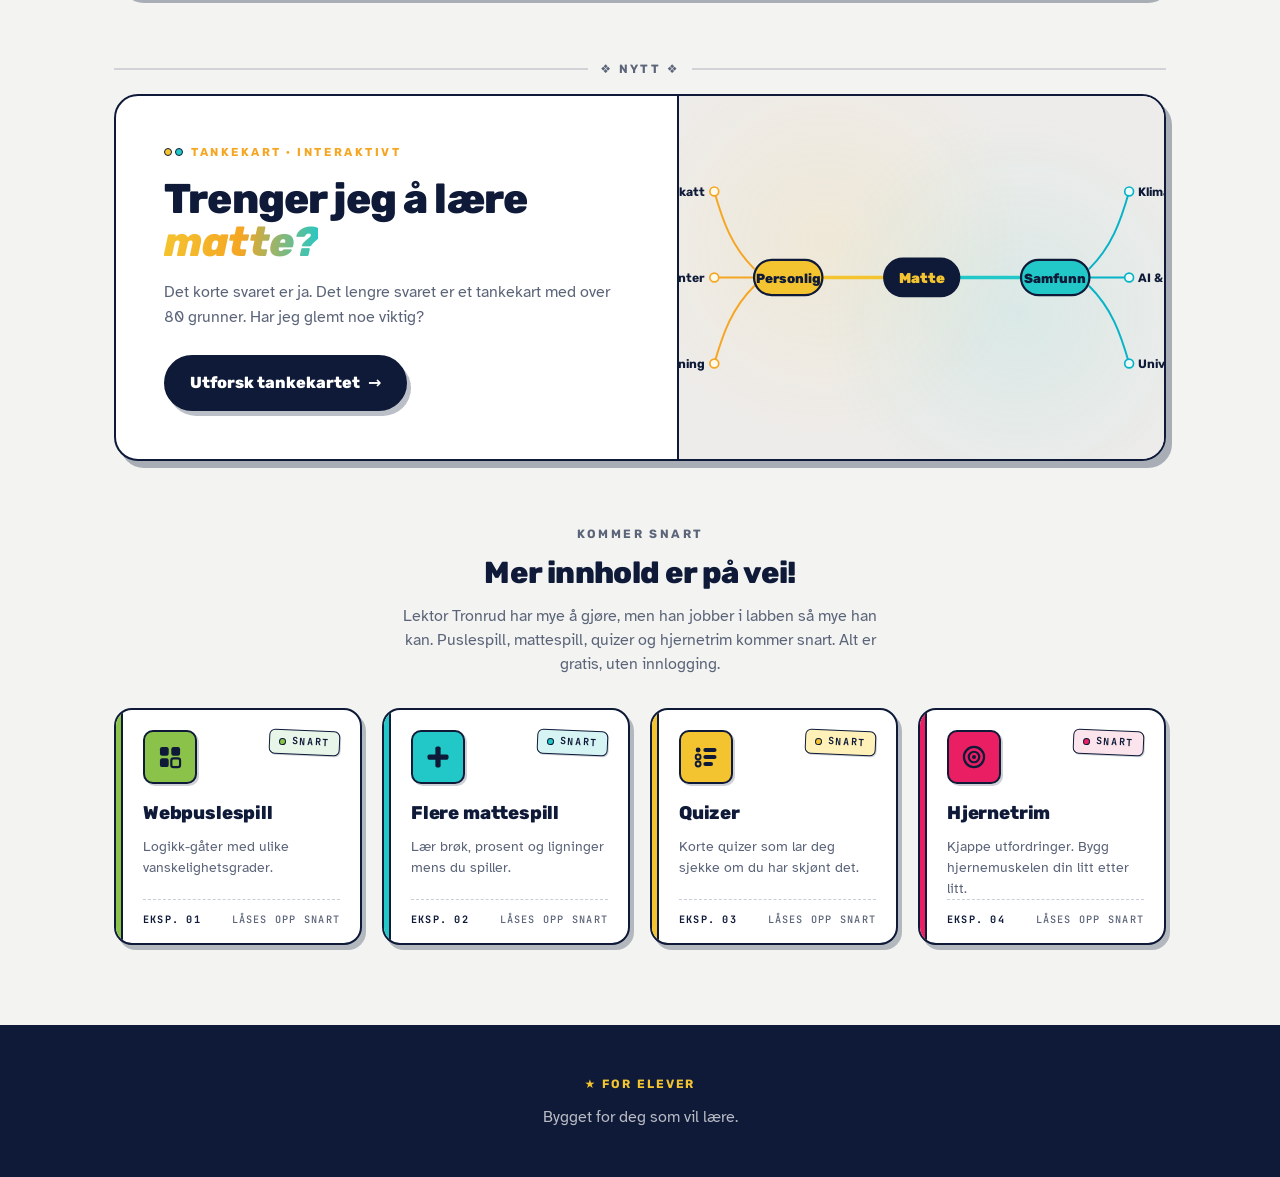
==== commit d5089835: "Add files via upload" ====
--- a/elever.html
+++ b/elever.html
@@ -337,6 +337,205 @@
     .arcade-stats__hint { display: none; }
   }
 
+  /* ─────────── GLIS 67 — cyan expedition variant ─────────── */
+  .arcade-card + .arcade-card { margin-top: var(--s-6); }
+  .arcade-card--glis { background: #010310; }
+  .arcade-card--glis .arcade-card__sky {
+    background:
+      radial-gradient(ellipse at 22% 28%, rgba(0, 222, 255, 0.22), transparent 55%),
+      radial-gradient(ellipse at 80% 72%, rgba(192, 96, 255, 0.14), transparent 55%),
+      linear-gradient(180deg, #010310 0%, #051026 60%, #02060f 100%);
+  }
+  .arcade-card--glis .arcade-card__badge {
+    color: var(--planet-teal);
+    border-color: rgba(34, 200, 200, 0.55);
+    background: rgba(34, 200, 200, 0.08);
+  }
+  .arcade-card--glis .arcade-card__badge .dot {
+    background: var(--planet-teal);
+    box-shadow: 0 0 10px var(--planet-teal);
+  }
+  .arcade-card--glis .arcade-card__title {
+    background: linear-gradient(180deg, #D6FBFF 0%, #22C8C8 45%, #07B3C7 100%);
+    -webkit-background-clip: text; background-clip: text;
+    -webkit-text-fill-color: transparent;
+  }
+  .arcade-card--glis .arcade-card__cta {
+    background: var(--planet-teal);
+    box-shadow:
+      0 0 0 4px rgba(34, 200, 200, 0.22),
+      0 0 28px rgba(34, 200, 200, 0.5),
+      6px 7px 0 rgba(0,0,0,0.45);
+  }
+  .arcade-card--glis .arcade-card__cta:hover {
+    background: #3BD9D9;
+    box-shadow:
+      0 0 0 5px rgba(34, 200, 200, 0.32),
+      0 0 42px rgba(34, 200, 200, 0.65),
+      8px 9px 0 rgba(0,0,0,0.5);
+  }
+  .arcade-card--glis .arcade-stats__label { color: var(--nova-yellow); }
+
+  /* cyan tech grid overlay (echoes the in-game grid) */
+  .glis-grid {
+    position: absolute; inset: 0; pointer-events: none; opacity: 0.55;
+    background-image:
+      linear-gradient(rgba(0, 222, 255, 0.07) 1px, transparent 1px),
+      linear-gradient(90deg, rgba(0, 222, 255, 0.07) 1px, transparent 1px);
+    background-size: 46px 46px;
+    -webkit-mask-image: radial-gradient(ellipse 70% 75% at 50% 45%, #000 35%, transparent 88%);
+    mask-image: radial-gradient(ellipse 70% 75% at 50% 45%, #000 35%, transparent 88%);
+  }
+
+  /* ── Three suns dancing in stable orbit ── */
+  .glis-orbit {
+    position: relative;
+    width: 184px; height: 184px;
+    margin: 0 auto var(--s-1);
+    justify-self: center;
+  }
+  .glis-orbit__ring {
+    position: absolute; inset: 32px; border-radius: 50%;
+    border: 1px dashed rgba(0, 222, 255, 0.32);
+    box-shadow: inset 0 0 26px rgba(0, 222, 255, 0.08);
+  }
+  /* signal pings emanating from the system */
+  .glis-orbit__sig {
+    position: absolute; top: 50%; left: 50%;
+    width: 120px; height: 120px; margin: -60px 0 0 -60px;
+    border-radius: 50%; border: 1px solid rgba(0, 222, 255, 0.55);
+    opacity: 0; animation: glis-ping 3.4s ease-out infinite;
+  }
+  .glis-orbit__sig.s2 { animation-delay: 1.13s; }
+  .glis-orbit__sig.s3 { animation-delay: 2.26s; }
+  @keyframes glis-ping {
+    0%   { opacity: 0.65; transform: scale(0.32); }
+    100% { opacity: 0;    transform: scale(1.55); }
+  }
+  .glis-orbit__sys { position: absolute; inset: 0; animation: glis-spin 17s linear infinite; }
+  @keyframes glis-spin { from { transform: rotate(0); } to { transform: rotate(360deg); } }
+  .glis-star { position: absolute; border-radius: 50%; transform: translate(-50%, -50%); }
+  .glis-star.s1 {
+    width: 36px; height: 36px; top: 32px; left: 92px;
+    background: radial-gradient(circle, #fff 0%, #fff5cc 16%, #ffcc44 42%, #ff7700 74%, rgba(255,60,0,0.3) 90%, transparent 100%);
+    box-shadow: 0 0 26px rgba(255,180,50,0.75), 0 0 58px rgba(255,100,20,0.4);
+    animation: sun-pulse-a 2.6s ease-in-out infinite;
+  }
+  .glis-star.s2 {
+    width: 25px; height: 25px; top: 124px; left: 144px;
+    background: radial-gradient(circle, #fff5dd 0%, #ffaa33 32%, #ff5500 72%, rgba(200,40,0,0.3) 90%, transparent 100%);
+    box-shadow: 0 0 18px rgba(255,140,30,0.7), 0 0 44px rgba(255,80,0,0.3);
+    animation: sun-pulse-b 3.3s ease-in-out infinite;
+  }
+  .glis-star.s3 {
+    width: 18px; height: 18px; top: 124px; left: 40px;
+    background: radial-gradient(circle, #ffd8b0 0%, #ff9944 38%, #dd3300 82%, rgba(160,20,0,0.3) 92%, transparent 100%);
+    box-shadow: 0 0 14px rgba(210,110,30,0.65), 0 0 34px rgba(180,60,0,0.3);
+    animation: sun-pulse-c 4s ease-in-out infinite;
+  }
+  @keyframes sun-pulse-a { 0%,100% { filter: brightness(1); } 50% { filter: brightness(1.18); } }
+  @keyframes sun-pulse-b { 0%,100% { filter: brightness(1); } 50% { filter: brightness(1.22); } }
+  @keyframes sun-pulse-c { 0%,100% { filter: brightness(1); } 50% { filter: brightness(1.26); } }
+
+  /* GLIS tagline — mission sentence, not a label */
+  .glis-tagline {
+    font-family: var(--font-body) !important;
+    text-transform: none !important;
+    letter-spacing: 0.005em !important;
+    font-size: clamp(1.02rem, 1.8vw, 1.28rem) !important;
+    font-weight: 600 !important;
+    color: rgba(232, 244, 255, 0.92) !important;
+    max-width: 30ch; margin: 0 auto; justify-self: center;
+    text-shadow: 0 0 18px rgba(0, 222, 255, 0.25);
+  }
+  /* incoming prime-number transmission */
+  .glis-primes {
+    display: flex; align-items: center; gap: 10px;
+    justify-content: center; flex-wrap: wrap;
+    font-family: 'JetBrains Mono', monospace;
+    font-size: 0.72rem; letter-spacing: 0.18em;
+    color: rgba(34, 200, 200, 0.7);
+    margin-top: calc(var(--s-1) * -1); justify-self: center;
+  }
+  .glis-primes .lbl { color: var(--planet-teal); opacity: 0.85; white-space: nowrap; }
+  .glis-primes b {
+    font-weight: 500; color: rgba(214, 251, 255, 0.78);
+    animation: prime-flick 2.4s steps(1) infinite;
+  }
+  .glis-primes b:nth-child(2n) { animation-delay: 0.8s; }
+  .glis-primes b:nth-child(3n) { animation-delay: 1.6s; }
+  @keyframes prime-flick { 0%, 88% { opacity: 0.78; } 90%, 100% { opacity: 0.3; } }
+  @media (max-width: 640px) { .glis-primes { display: none; } }
+
+  /* ─────────── RocketRaider — dynamic warp scene ─────────── */
+  .arcade-card--rr .arcade-card__sky {
+    background:
+      radial-gradient(ellipse at 78% 36%, rgba(244, 196, 48, 0.20), transparent 52%),
+      radial-gradient(ellipse at 18% 72%, rgba(229, 57, 53, 0.14), transparent 55%),
+      linear-gradient(180deg, #050211 0%, #14091f 55%, #07040f 100%);
+  }
+  .rr-warp {
+    position: absolute; inset: 0; pointer-events: none; opacity: 0.7;
+    background: repeating-linear-gradient(118deg,
+      transparent 0 64px,
+      rgba(255,255,255,0.07) 64px 65px,
+      transparent 65px 70px,
+      rgba(244,196,48,0.12) 70px 71px,
+      transparent 71px 140px);
+    background-size: 280px 280px;
+    animation: rr-warp 2.4s linear infinite;
+    -webkit-mask-image: linear-gradient(90deg, transparent, #000 25%, #000 75%, transparent);
+    mask-image: linear-gradient(90deg, transparent, #000 25%, #000 75%, transparent);
+  }
+  @keyframes rr-warp { from { background-position: 0 0; } to { background-position: -280px 140px; } }
+
+  .rr-rocket {
+    position: absolute; right: 20px; top: 12px;
+    width: 104px; height: 138px;
+    transform: rotate(20deg);
+    filter: drop-shadow(0 0 26px rgba(255, 150, 30, 0.5));
+    animation: rr-bob 2.6s ease-in-out infinite;
+    pointer-events: none; z-index: 1;
+  }
+  .rr-rocket svg { width: 100%; height: 100%; display: block; overflow: visible; }
+  @keyframes rr-bob {
+    0%, 100% { transform: rotate(20deg) translateY(0); }
+    50%      { transform: rotate(20deg) translateY(-9px); }
+  }
+  .rr-rocket .rr-flame { transform-origin: center; transform-box: fill-box; animation: rr-flame 0.12s ease-in-out infinite alternate; }
+  @keyframes rr-flame {
+    from { transform: scaleY(0.72) scaleX(1.05); opacity: 0.82; }
+    to   { transform: scaleY(1.2) scaleX(0.9);   opacity: 1; }
+  }
+
+  /* floating factor tokens */
+  .rr-chip {
+    position: absolute; z-index: 1; pointer-events: none;
+    font-family: 'Orbitron', var(--font-display);
+    font-weight: 800; font-size: 0.82rem; letter-spacing: 0.04em;
+    color: #020817; padding: 4px 11px;
+    border: 1.5px solid #020817; border-radius: var(--r-pill);
+    box-shadow: 3px 3px 0 rgba(0,0,0,0.4);
+    animation: rr-float 5s ease-in-out infinite;
+  }
+  .rr-chip.f1 { left: 8%;  top: 26%; background: var(--nova-yellow); }
+  .rr-chip.f2 { left: 20%; top: 64%; background: var(--planet-teal); animation-delay: 0.9s; }
+  .rr-chip.f3 { left: 40%; top: 20%; background: var(--comet-orange); color: #fff; animation-delay: 1.8s; }
+  .rr-chip.f4 { left: 33%; top: 78%; background: var(--berry-pink); color: #fff; animation-delay: 2.7s; }
+  @keyframes rr-float {
+    0%, 100% { transform: translateY(0) rotate(-5deg); }
+    50%      { transform: translateY(-13px) rotate(5deg); }
+  }
+  @media (max-width: 700px) {
+    .rr-rocket { right: 8px; top: 8px; width: 80px; height: 106px; opacity: 0.9; }
+    .rr-chip.f3, .rr-chip.f4 { display: none; }
+  }
+
+  @media (prefers-reduced-motion: reduce) {
+    .glis-orbit__sys, .glis-orbit__sig, .glis-star,
+    .rr-warp, .rr-rocket, .rr-rocket .rr-flame, .rr-chip { animation: none; }
+  }
+
   /* ─────────── Tease grid (kept, but slightly tightened) ─────────── */
   .tease {
     max-width: 1100px; margin: var(--s-16) auto var(--s-20);
@@ -363,44 +562,84 @@
   }
   .tease__grid {
     display: grid;
-    grid-template-columns: repeat(auto-fill, minmax(220px, 1fr));
-    gap: var(--s-4);
+    grid-template-columns: repeat(auto-fill, minmax(236px, 1fr));
+    gap: var(--s-5);
   }
   .tease-card {
+    --accent: var(--planet-teal);
+    --accent-soft: var(--planet-teal-soft);
+    position: relative;
     background: var(--surface);
     border: var(--border-w) solid var(--border-ink);
     border-radius: var(--r-xl);
     box-shadow: var(--shadow-2);
-    padding: var(--s-5);
-    display: flex; flex-direction: column; gap: var(--s-3);
-    opacity: 0.92;
+    padding: var(--s-5) var(--s-5) var(--s-4) calc(var(--s-5) + 7px);
+    display: flex; flex-direction: column;
+    overflow: hidden;
     transition: transform var(--t-fast), box-shadow var(--t-fast);
   }
-  .tease-card:hover { transform: translate(-2px,-2px); box-shadow: var(--shadow-3); opacity: 1; }
-  .tease-card__icon {
-    width: 48px; height: 48px;
+  /* signature accent rail */
+  .tease-card::before {
+    content: ''; position: absolute; left: 0; top: 0; bottom: 0; width: 7px;
+    background: var(--accent);
+    border-right: var(--border-w) solid var(--border-ink);
+  }
+  .tease-card:hover { transform: translate(-3px,-3px); box-shadow: var(--shadow-3); }
+  .tease-card:hover .tease-card__status .dot { animation-duration: 0.7s; }
+
+  .tease-card__top {
+    display: flex; align-items: flex-start; justify-content: space-between;
+    gap: var(--s-3); margin-bottom: var(--s-4);
+  }
+  .tease-card__glyph {
+    width: 54px; height: 54px; flex: none;
     border-radius: var(--r-md);
     border: var(--border-w) solid var(--border-ink);
+    background: var(--accent);
+    box-shadow: var(--shadow-1);
     display: grid; place-items: center;
-    font-size: 24px;
-  }
+  }
+  .tease-card__glyph svg { width: 28px; height: 28px; display: block; }
+
+  .tease-card__status {
+    display: inline-flex; align-items: center; gap: 6px;
+    font-family: var(--font-mono);
+    font-size: 0.62rem; font-weight: 700;
+    text-transform: uppercase; letter-spacing: 0.16em;
+    color: var(--space-900);
+    background: var(--accent-soft);
+    border: 1.5px solid var(--border-ink);
+    padding: 4px 9px; border-radius: var(--r-sm);
+    transform: rotate(2.5deg);
+    box-shadow: var(--shadow-press);
+  }
+  .tease-card__status .dot {
+    width: 7px; height: 7px; border-radius: 50%; flex: none;
+    background: var(--accent);
+    border: 1.5px solid var(--border-ink);
+    animation: teasePulse 1.6s ease-in-out infinite;
+  }
+  @keyframes teasePulse { 0%, 100% { opacity: 1; } 50% { opacity: 0.2; } }
+
   .tease-card h4 {
     font-family: var(--font-display);
-    font-size: 1.1rem; font-weight: 700;
+    font-size: 1.15rem; font-weight: 800; letter-spacing: -0.01em;
+    margin-bottom: var(--s-2);
   }
   .tease-card p {
     color: var(--slate-500); font-size: 0.875rem;
     line-height: 1.5;
   }
-  .tease-card__lock {
-    align-self: flex-start;
-    font-family: var(--font-display);
-    font-size: 0.7rem; font-weight: 700;
-    text-transform: uppercase; letter-spacing: 0.14em;
-    padding: 4px 10px; border-radius: var(--r-pill);
-    background: var(--chalk-50); color: var(--slate-500);
-    border: 1.5px solid var(--slate-200);
-  }
+  .tease-card__foot {
+    margin-top: auto; padding-top: var(--s-3);
+    border-top: 1.5px dashed var(--slate-200);
+    display: flex; align-items: center; justify-content: space-between;
+    font-family: var(--font-mono);
+    font-size: 0.64rem; font-weight: 500;
+    text-transform: uppercase; letter-spacing: 0.12em;
+    color: var(--slate-500);
+  }
+  .tease-card__index { font-weight: 700; color: var(--space-900); }
 
   /* ─────────── THINK: “Trenger jeg å lære matte?” ─────────── */
   .think {
@@ -549,6 +788,7 @@
     }
   }
 </style>
+  <script src="assets/cursor.js" defer></script>
 </head>
 <body>
 
@@ -586,34 +826,90 @@
   <section class="arcade" aria-labelledby="arcade-title">
     <div class="arcade__label"><span>★ SPILL NÅ ★</span></div>
 
-    <article class="arcade-card">
+    <article class="arcade-card arcade-card--glis">
       <div class="arcade-card__sky" aria-hidden="true"></div>
+      <div class="glis-grid" aria-hidden="true"></div>
       <div class="arcade-card__stars--far" aria-hidden="true"></div>
       <div class="arcade-card__stars--mid" aria-hidden="true"></div>
       <div class="arcade-card__stars" aria-hidden="true"></div>
       <div class="arcade-card__scan" aria-hidden="true"></div>
 
-      <svg class="arcade-card__rocket" viewBox="0 0 100 100" fill="none" aria-hidden="true">
-        <path d="M50 8 C62 22 68 38 68 54 L50 64 L32 54 C32 38 38 22 50 8 Z" fill="#F4C430" stroke="#020817" stroke-width="3"/>
-        <circle cx="50" cy="36" r="7" fill="#22C8C8" stroke="#020817" stroke-width="2.5"/>
-        <path d="M32 50 L20 64 L32 60 Z" fill="#F5A623" stroke="#020817" stroke-width="2.5"/>
-        <path d="M68 50 L80 64 L68 60 Z" fill="#F5A623" stroke="#020817" stroke-width="2.5"/>
-        <path d="M44 64 L50 88 L56 64 Z" fill="#E53935" stroke="#020817" stroke-width="2.5"/>
-      </svg>
-
       <div class="arcade-card__inner">
-        <span class="arcade-card__badge">MATTESPILL</span>
+        <div class="glis-orbit" aria-hidden="true">
+          <div class="glis-orbit__ring"></div>
+          <div class="glis-orbit__sig"></div>
+          <div class="glis-orbit__sig s2"></div>
+          <div class="glis-orbit__sig s3"></div>
+          <div class="glis-orbit__sys">
+            <span class="glis-star s1"></span>
+            <span class="glis-star s2"></span>
+            <span class="glis-star s3"></span>
+          </div>
+        </div>
+
+        <span class="arcade-card__badge">📡 MATTESPILL | MULTIPLIKASJON</span>
+        <h2 class="arcade-card__title">GLIS 67</h2>
+        <p class="arcade-card__tagline glis-tagline">Vi har oppdaget romvesner!
+Vi må utforske.</p>
+
+        <div class="glis-primes" aria-hidden="true">
+          <span class="lbl">↯ PRIMTALL MOTTATT</span>
+          <b>2</b><b>3</b><b>5</b><b>7</b><b>11</b><b>13</b><b>17</b><b>19</b><b>23</b>
+        </div>
+
+        <a class="arcade-card__cta" href="games/glis67.html" target="_blank" rel="noopener">
+          <span>Start ekspedisjonen</span>
+          <span class="arrow">▶</span>
+        </a>
+      </div>
+
+      <div class="arcade-stats" aria-label="Ekspedisjonslogg">
+        <div class="arcade-stats__label">▣ Ekspedisjonslogg</div>
+        <ol class="arcade-stats__list" id="glis-log" aria-live="polite">
+          <li class="arcade-stats__empty">ROMVESNENE VENTER PÅ SVAR! ER DU KLAR?</li>
+        </ol>
+        <div class="arcade-stats__hint">LAGRES LOKALT</div>
+      </div>
+    </article>
+
+    <article class="arcade-card arcade-card--rr">
+      <div class="arcade-card__sky" aria-hidden="true"></div>
+      <div class="rr-warp" aria-hidden="true"></div>
+      <div class="arcade-card__stars--far" aria-hidden="true"></div>
+      <div class="arcade-card__stars--mid" aria-hidden="true"></div>
+      <div class="arcade-card__stars" aria-hidden="true"></div>
+      <div class="arcade-card__scan" aria-hidden="true"></div>
+
+      <span class="rr-chip f1" aria-hidden="true">×2</span>
+      <span class="rr-chip f2" aria-hidden="true">×3</span>
+      <span class="rr-chip f3" aria-hidden="true">×5</span>
+      <span class="rr-chip f4" aria-hidden="true">×7</span>
+
+      <div class="rr-rocket" aria-hidden="true">
+        <svg viewBox="0 0 100 134" fill="none">
+          <g class="rr-flame">
+            <path d="M50 90 C59 104 57 120 50 132 C43 120 41 104 50 90 Z" fill="#ff6a00"/>
+            <path d="M50 95 C56 105 55 117 50 126 C45 117 44 105 50 95 Z" fill="#ffd24d"/>
+          </g>
+          <path d="M50 8 C62 22 68 38 68 54 L50 64 L32 54 C32 38 38 22 50 8 Z" fill="#F4C430" stroke="#020817" stroke-width="3"/>
+          <circle cx="50" cy="36" r="7" fill="#22C8C8" stroke="#020817" stroke-width="2.5"/>
+          <path d="M32 50 L20 64 L32 60 Z" fill="#F5A623" stroke="#020817" stroke-width="2.5"/>
+          <path d="M68 50 L80 64 L68 60 Z" fill="#F5A623" stroke="#020817" stroke-width="2.5"/>
+          <path d="M44 64 L50 88 L56 64 Z" fill="#E53935" stroke="#020817" stroke-width="2.5"/>
+        </svg>
+      </div>
+
+      <div class="arcade-card__inner">
+        <span class="arcade-card__badge"><span class="dot"></span>★ MATTESPILL | FAKTORER</span>
         <h2 id="arcade-title" class="arcade-card__title">
           Rocket<span class="glitch"> RAIDER</span>
         </h2>
         <p class="arcade-card__tagline">SAMLE STJERNESTØV  ·  HVA ER EN FAKTOR?</p>
 
-        <a class="arcade-card__cta" href="games/rocketraider.html">
+        <a class="arcade-card__cta" href="games/rocketraider.html" target="_blank" rel="noopener">
           <span>Spill</span>
           <span class="arrow">▶</span>
         </a>
-        <p class="arcade-card__caption">
-</p>
       </div>
 
       <div class="arcade-stats" aria-label="Din topplista">
@@ -621,7 +917,7 @@
         <ol class="arcade-stats__list" id="rr-scoreboard" aria-live="polite">
           <li class="arcade-stats__empty">Ingen poeng ennå. Bli den første!</li>
         </ol>
-        <div class="arcade-stats__hint">Lagret lokalt</div>
+        <div class="arcade-stats__hint">LAGRES LOKALT</div>
       </div>
     </article>
   </section>
@@ -636,9 +932,7 @@
           TANKEKART · INTERAKTIVT
         </div>
         <h2 id="think-title">Trenger jeg å lære <em>matte?</em></h2>
-        <p class="think-card__lede">
-          Det korte svaret er <strong>ja</strong>. Det lengre svaret er et tankekart med <strong>over 80 grunner</strong> — fra lønnsslippen din til svarte hull. Klikk deg gjennom, dra rundt, hold over et felt for et konkret eksempel.
-        </p>
+        <p class="think-card__lede">Det korte svaret er ja. Det lengre svaret er et tankekart med over 80 grunner. Har jeg glemt noe viktig?</p>
         <a class="think-card__cta" href="matte-mindmap.html">
           <span>Utforsk tankekartet</span>
           <span class="arrow">→</span>
@@ -646,62 +940,56 @@
       </div>
 
       <div class="think-card__viz" aria-hidden="true">
-        <svg viewBox="-200 -150 400 300" preserveAspectRatio="xMidYMid meet">
-          <!-- Connectors -->
+        <svg viewBox="-220 -130 440 260" preserveAspectRatio="xMidYMid meet">
+          <!-- Branches: center → category → leaves -->
           <g fill="none" stroke-linecap="round">
-            <path d="M0 0 C -40 -30 -80 -50 -120 -55" stroke="#F4C430" stroke-width="2.5"/>
-            <path d="M0 0 C -40 30 -80 50 -120 55"   stroke="#F4C430" stroke-width="2.5"/>
-            <path d="M0 0 C 40 -30 80 -50 120 -55"   stroke="#22C8C8" stroke-width="2.5"/>
-            <path d="M0 0 C 40 30 80 50 120 55"     stroke="#22C8C8" stroke-width="2.5"/>
-            <path d="M-120 -55 C -140 -75 -160 -85 -175 -95" stroke="#F5A623" stroke-width="1.5"/>
-            <path d="M-120 -55 C -150 -55 -170 -50 -180 -45" stroke="#F5A623" stroke-width="1.5"/>
-            <path d="M-120 55 C -150 65 -170 80 -180 95" stroke="#F5A623" stroke-width="1.5"/>
-            <path d="M120 -55 C 150 -75 170 -90 180 -100" stroke="#07B3C7" stroke-width="1.5"/>
-            <path d="M120 -55 C 150 -55 170 -50 180 -45" stroke="#07B3C7" stroke-width="1.5"/>
-            <path d="M120 55 C 150 65 170 80 180 95" stroke="#07B3C7" stroke-width="1.5"/>
+            <!-- Center → Personlig / Samfunn -->
+            <path d="M-34 0 L-90 0" stroke="#F4C430" stroke-width="3"/>
+            <path d="M34 0 L90 0"   stroke="#22C8C8" stroke-width="3"/>
+
+            <!-- Personlig → 3 leaves -->
+            <path d="M-152 -8 C -172 -28 -180 -50 -188 -78" stroke="#F5A623" stroke-width="1.8"/>
+            <path d="M-152 0  L -188 0"                      stroke="#F5A623" stroke-width="1.8"/>
+            <path d="M-152 8  C -172 28 -180 50 -188 78"     stroke="#F5A623" stroke-width="1.8"/>
+
+            <!-- Samfunn → 3 leaves -->
+            <path d="M152 -8 C 172 -28 180 -50 188 -78"  stroke="#07B3C7" stroke-width="1.8"/>
+            <path d="M152 0  L 188 0"                    stroke="#07B3C7" stroke-width="1.8"/>
+            <path d="M152 8  C 172 28 180 50 188 78"     stroke="#07B3C7" stroke-width="1.8"/>
           </g>
 
           <!-- Leaf dots -->
           <g>
-            <circle cx="-178" cy="-95"  r="4" fill="#FFFBEC" stroke="#F5A623" stroke-width="1.5"/>
-            <circle cx="-180" cy="-45"  r="4" fill="#FFFBEC" stroke="#F5A623" stroke-width="1.5"/>
-            <circle cx="-180" cy="95"   r="4" fill="#FFFBEC" stroke="#F5A623" stroke-width="1.5"/>
-            <circle cx="178"  cy="-100" r="4" fill="#ECFAFA" stroke="#07B3C7" stroke-width="1.5"/>
-            <circle cx="180"  cy="-45"  r="4" fill="#ECFAFA" stroke="#07B3C7" stroke-width="1.5"/>
-            <circle cx="180"  cy="95"   r="4" fill="#ECFAFA" stroke="#07B3C7" stroke-width="1.5"/>
+            <circle cx="-188" cy="-78" r="4" fill="#FFFBEC" stroke="#F5A623" stroke-width="1.5"/>
+            <circle cx="-188" cy="0"   r="4" fill="#FFFBEC" stroke="#F5A623" stroke-width="1.5"/>
+            <circle cx="-188" cy="78"  r="4" fill="#FFFBEC" stroke="#F5A623" stroke-width="1.5"/>
+            <circle cx="188"  cy="-78" r="4" fill="#ECFAFA" stroke="#07B3C7" stroke-width="1.5"/>
+            <circle cx="188"  cy="0"   r="4" fill="#ECFAFA" stroke="#07B3C7" stroke-width="1.5"/>
+            <circle cx="188"  cy="78"  r="4" fill="#ECFAFA" stroke="#07B3C7" stroke-width="1.5"/>
           </g>
 
-          <!-- Sub-pills -->
-          <g>
-            <rect x="-160" y="-66" width="82" height="22" rx="11" fill="#FFF1B8" stroke="#0E1A38" stroke-width="1.8"/>
-            <text x="-119" y="-50" font-family="Rubik" font-size="10" font-weight="700" text-anchor="middle" fill="#0E1A38">Penger</text>
-            <rect x="-160" y="44" width="82" height="22" rx="11" fill="#FFF1B8" stroke="#0E1A38" stroke-width="1.8"/>
-            <text x="-119" y="60" font-family="Rubik" font-size="10" font-weight="700" text-anchor="middle" fill="#0E1A38">Helse</text>
-            <rect x="78" y="-66" width="82" height="22" rx="11" fill="#D6F4F4" stroke="#0E1A38" stroke-width="1.8"/>
-            <text x="119" y="-50" font-family="Rubik" font-size="10" font-weight="700" text-anchor="middle" fill="#0E1A38">Vitenskap</text>
-            <rect x="78" y="44" width="82" height="22" rx="11" fill="#D6F4F4" stroke="#0E1A38" stroke-width="1.8"/>
-            <text x="119" y="60" font-family="Rubik" font-size="10" font-weight="700" text-anchor="middle" fill="#0E1A38">Klima</text>
+          <!-- Leaf labels -->
+          <g font-family="Rubik" font-size="11" font-weight="700" fill="#0E1A38">
+            <text x="-196" y="-74" text-anchor="end">Lønn &amp; skatt</text>
+            <text x="-196" y="4"   text-anchor="end">Renter</text>
+            <text x="-196" y="82"  text-anchor="end">Helse &amp; trening</text>
+            <text x="196"  y="-74" text-anchor="start">Klima</text>
+            <text x="196"  y="4"   text-anchor="start">AI &amp; teknologi</text>
+            <text x="196"  y="82"  text-anchor="start">Universet</text>
           </g>
 
-          <!-- Primary nodes -->
-          <g>
-            <rect x="-150" y="-15" width="60" height="28" rx="14" fill="#F4C430" stroke="#0E1A38" stroke-width="2"/>
-            <text x="-120" y="4" font-family="Rubik" font-size="12" font-weight="800" text-anchor="middle" fill="#0E1A38">Personlig</text>
-            <rect x="90" y="-15" width="60" height="28" rx="14" fill="#22C8C8" stroke="#0E1A38" stroke-width="2"/>
-            <text x="120" y="4" font-family="Rubik" font-size="12" font-weight="800" text-anchor="middle" fill="#0E1A38">Samfunn</text>
-          </g>
-
-          <!-- Center -->
-          <circle cx="0" cy="0" r="36" fill="none" stroke="#F4C430" stroke-width="1.5" stroke-dasharray="3 5" opacity="0.8"/>
-          <rect x="-34" y="-15" width="68" height="30" rx="15" fill="#0E1A38" stroke="#0E1A38" stroke-width="2"/>
+          <!-- Personlig pill -->
+          <rect x="-152" y="-16" width="62" height="32" rx="16" fill="#F4C430" stroke="#0E1A38" stroke-width="2"/>
+          <text x="-121" y="5" font-family="Rubik" font-size="12" font-weight="800" text-anchor="middle" fill="#0E1A38">Personlig</text>
+
+          <!-- Samfunn pill -->
+          <rect x="90" y="-16" width="62" height="32" rx="16" fill="#22C8C8" stroke="#0E1A38" stroke-width="2"/>
+          <text x="121" y="5" font-family="Rubik" font-size="12" font-weight="800" text-anchor="middle" fill="#0E1A38">Samfunn</text>
+
+          <!-- Center node -->
+          <rect x="-34" y="-17" width="68" height="34" rx="17" fill="#0E1A38" stroke="#0E1A38" stroke-width="2"/>
           <text x="0" y="5" font-family="Rubik" font-size="13" font-weight="900" text-anchor="middle" fill="#F4C430">Matte</text>
         </svg>
-
-        <div class="stat stat--n">
-          <span class="num">80+</span><span class="lbl">grunner</span>
-        </div>
-        <div class="stat stat--p">Personlig</div>
-        <div class="stat stat--s">Samfunn</div>
       </div>
     </article>
   </section>
@@ -709,35 +997,74 @@
   <section class="tease">
     <div class="tease__head">
       <div class="tease__eyebrow">Kommer snart</div>
-      <h3>Flere spill er på vei</h3>
+      <h3>Mer innhold er på vei!</h3>
       <p class="tease__lede">Lektor Tronrud har mye å gjøre, men han jobber i labben så mye han kan. Puslespill, mattespill, quizer og hjernetrim kommer snart.
 Alt er gratis, uten innlogging.</p>
     </div>
     <div class="tease__grid">
-      <div class="tease-card">
-        <span class="tease-card__lock">🔒 Snart</span>
-        <div class="tease-card__icon" style="background:var(--moss-green-soft);">🧩</div>
+      <article class="tease-card" style="--accent:var(--moss-green); --accent-soft:var(--moss-green-soft);">
+        <div class="tease-card__top">
+          <div class="tease-card__glyph">
+            <svg viewBox="0 0 32 32" fill="none" aria-hidden="true">
+              <rect x="4.5" y="4.5" width="10" height="10" rx="2.5" fill="#0E1A38"/>
+              <rect x="17.5" y="4.5" width="10" height="10" rx="2.5" fill="#0E1A38"/>
+              <rect x="4.5" y="17.5" width="10" height="10" rx="2.5" fill="#0E1A38"/>
+              <rect x="17.5" y="17.5" width="10" height="10" rx="2.5" stroke="#0E1A38" stroke-width="2.5"/>
+            </svg>
+          </div>
+          <span class="tease-card__status"><i class="dot"></i> Snart</span>
+        </div>
         <h4>Webpuslespill</h4>
         <p>Logikk-gåter med ulike vanskelighetsgrader.</p>
-      </div>
-      <div class="tease-card">
-        <span class="tease-card__lock">🔒 Snart</span>
-        <div class="tease-card__icon" style="background:var(--planet-teal-soft);">🎮</div>
+        <div class="tease-card__foot"><span class="tease-card__index">Eksp. 01</span><span>Låses opp snart</span></div>
+      </article>
+      <article class="tease-card" style="--accent:var(--planet-teal); --accent-soft:var(--planet-teal-soft);">
+        <div class="tease-card__top">
+          <div class="tease-card__glyph">
+            <svg viewBox="0 0 32 32" fill="none" aria-hidden="true">
+              <rect x="13" y="4" width="6" height="24" rx="2" fill="#0E1A38"/>
+              <rect x="4" y="13" width="24" height="6" rx="2" fill="#0E1A38"/>
+            </svg>
+          </div>
+          <span class="tease-card__status"><i class="dot"></i> Snart</span>
+        </div>
         <h4>Flere mattespill</h4>
         <p>Lær brøk, prosent og ligninger mens du spiller.</p>
-      </div>
-      <div class="tease-card">
-        <span class="tease-card__lock">🔒 Snart</span>
-        <div class="tease-card__icon" style="background:var(--nova-yellow-soft);">❓</div>
+        <div class="tease-card__foot"><span class="tease-card__index">Eksp. 02</span><span>Låses opp snart</span></div>
+      </article>
+      <article class="tease-card" style="--accent:var(--nova-yellow); --accent-soft:var(--nova-yellow-soft);">
+        <div class="tease-card__top">
+          <div class="tease-card__glyph">
+            <svg viewBox="0 0 32 32" fill="none" aria-hidden="true">
+              <circle cx="7" cy="8" r="2.8" fill="#0E1A38"/>
+              <rect x="13" y="5.7" width="15" height="4.6" rx="2.3" fill="#0E1A38"/>
+              <circle cx="7" cy="16" r="2.8" stroke="#0E1A38" stroke-width="2.2"/>
+              <rect x="13" y="13.7" width="15" height="4.6" rx="2.3" fill="#0E1A38"/>
+              <circle cx="7" cy="24" r="2.8" stroke="#0E1A38" stroke-width="2.2"/>
+              <rect x="13" y="21.7" width="11" height="4.6" rx="2.3" fill="#0E1A38"/>
+            </svg>
+          </div>
+          <span class="tease-card__status"><i class="dot"></i> Snart</span>
+        </div>
         <h4>Quizer</h4>
         <p>Korte quizer som lar deg sjekke om du har skjønt det.</p>
-      </div>
-      <div class="tease-card">
-        <span class="tease-card__lock">🔒 Snart</span>
-        <div class="tease-card__icon" style="background:var(--berry-pink-soft);">🧠</div>
+        <div class="tease-card__foot"><span class="tease-card__index">Eksp. 03</span><span>Låses opp snart</span></div>
+      </article>
+      <article class="tease-card" style="--accent:var(--berry-pink); --accent-soft:var(--berry-pink-soft);">
+        <div class="tease-card__top">
+          <div class="tease-card__glyph">
+            <svg viewBox="0 0 32 32" fill="none" aria-hidden="true">
+              <circle cx="16" cy="16" r="11.5" stroke="#0E1A38" stroke-width="2.5"/>
+              <circle cx="16" cy="16" r="6" stroke="#0E1A38" stroke-width="2.5"/>
+              <circle cx="16" cy="16" r="2.3" fill="#0E1A38"/>
+            </svg>
+          </div>
+          <span class="tease-card__status"><i class="dot"></i> Snart</span>
+        </div>
         <h4>Hjernetrim</h4>
         <p>Kjappe utfordringer. Bygg hjernemuskelen din litt etter litt.</p>
-      </div>
+        <div class="tease-card__foot"><span class="tease-card__index">Eksp. 04</span><span>Låses opp snart</span></div>
+      </article>
     </div>
   </section>
 
@@ -787,6 +1114,35 @@
       }[c]));
     }
   })();
+
+  // ─────── Render GLIS 67 expedition log from localStorage ───────
+  (function renderGlisLog() {
+    const list = document.getElementById('glis-log');
+    if (!list) return;
+
+    let sv = {};
+    try { sv = JSON.parse(localStorage.getItem('aud9v2') || '{}') || {}; }
+    catch (_) { sv = {}; }
+
+    const xp      = Number(sv.totalXp) || 0;
+    const streak  = Number(sv.bestStreak) || 0;
+    const stages  = Array.isArray(sv.unlocked) ? sv.unlocked.length : 0;
+    const started = xp > 0 || stages > 1 || streak > 0;
+
+    if (!started) return; // keep default "Ekspedisjonen venter" line
+
+    const items = [
+      { rank: 'XP',     name: 'Stjernestøv', score: xp.toLocaleString('nb-NO') },
+      { rank: 'ETAPPE', name: 'Låst opp',    score: stages },
+      { rank: 'STRIME', name: 'Beste',       score: streak },
+    ];
+
+    list.innerHTML = items.map(it => `<li>
+        <span class="rank">${it.rank}</span>
+        <span class="name">${it.name}</span>
+        <span class="score">${it.score}</span>
+      </li>`).join('');
+  })();
 </script>
 
 </body>
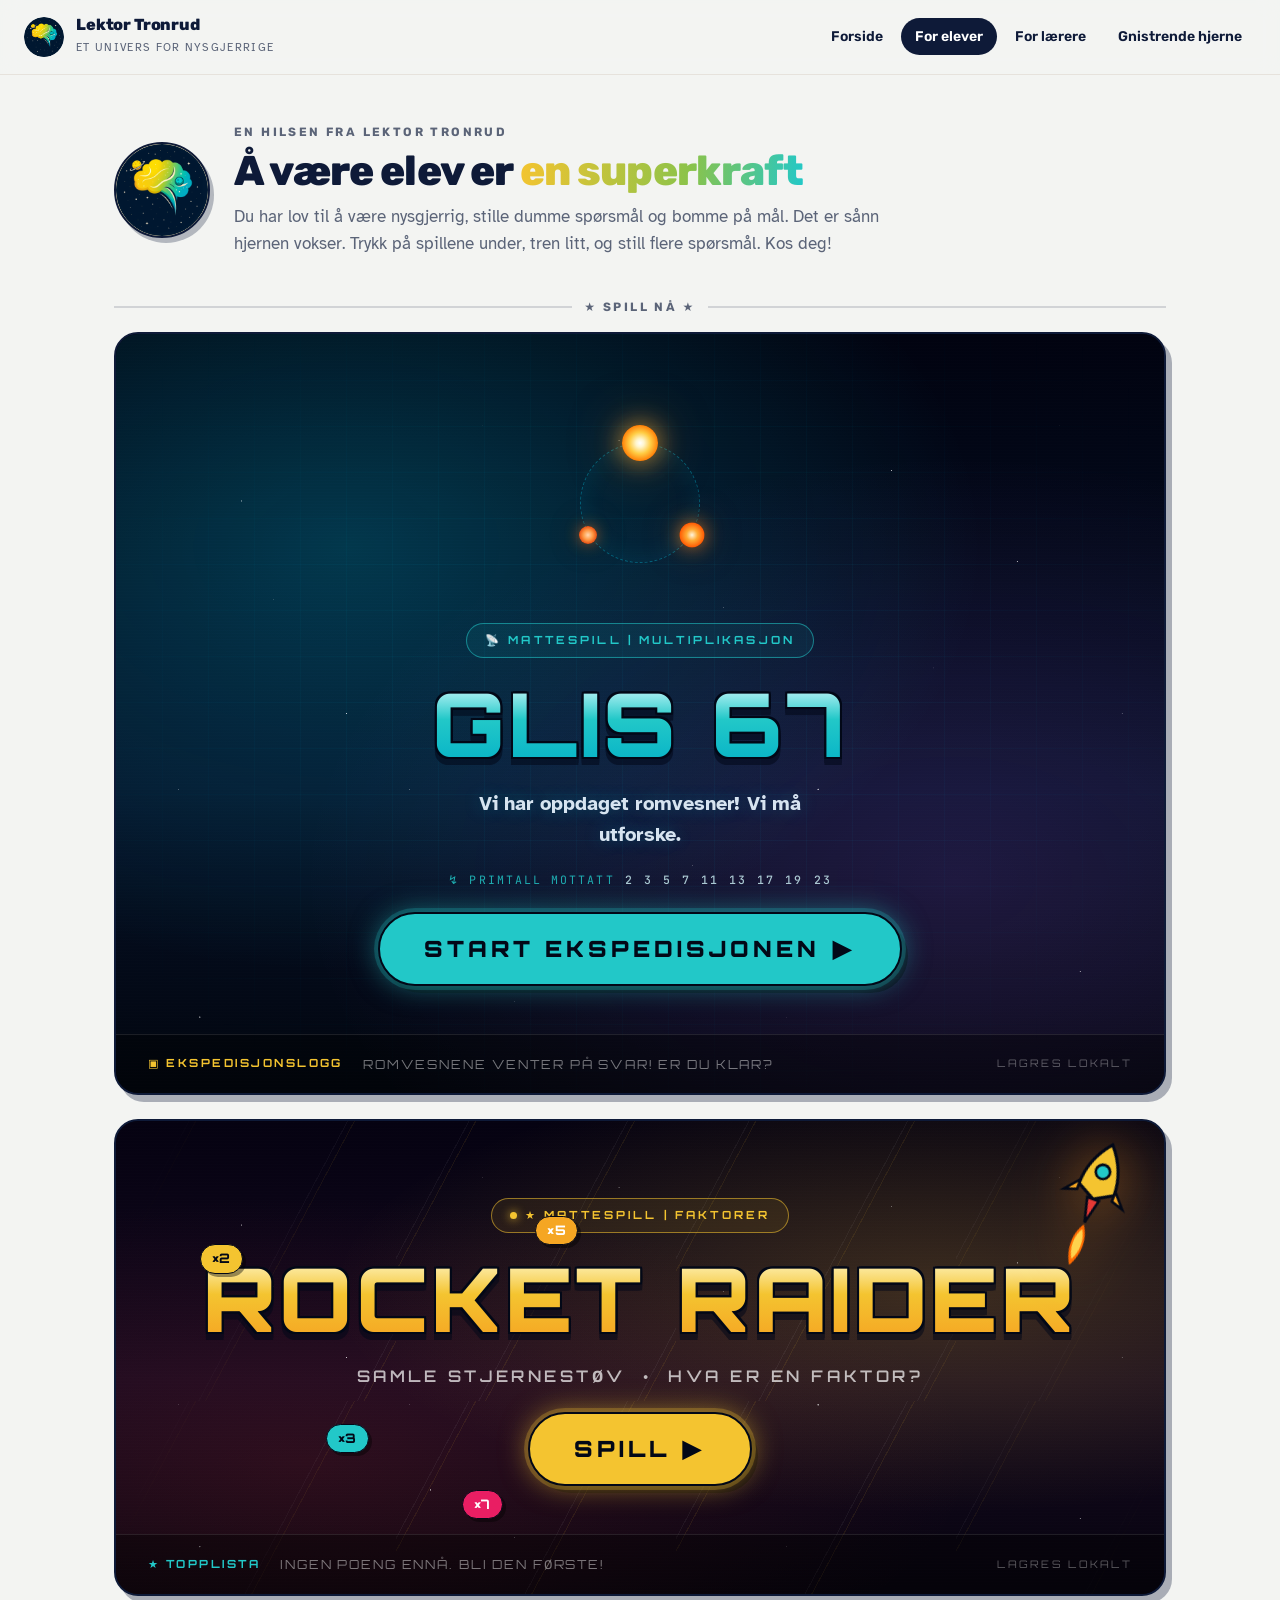
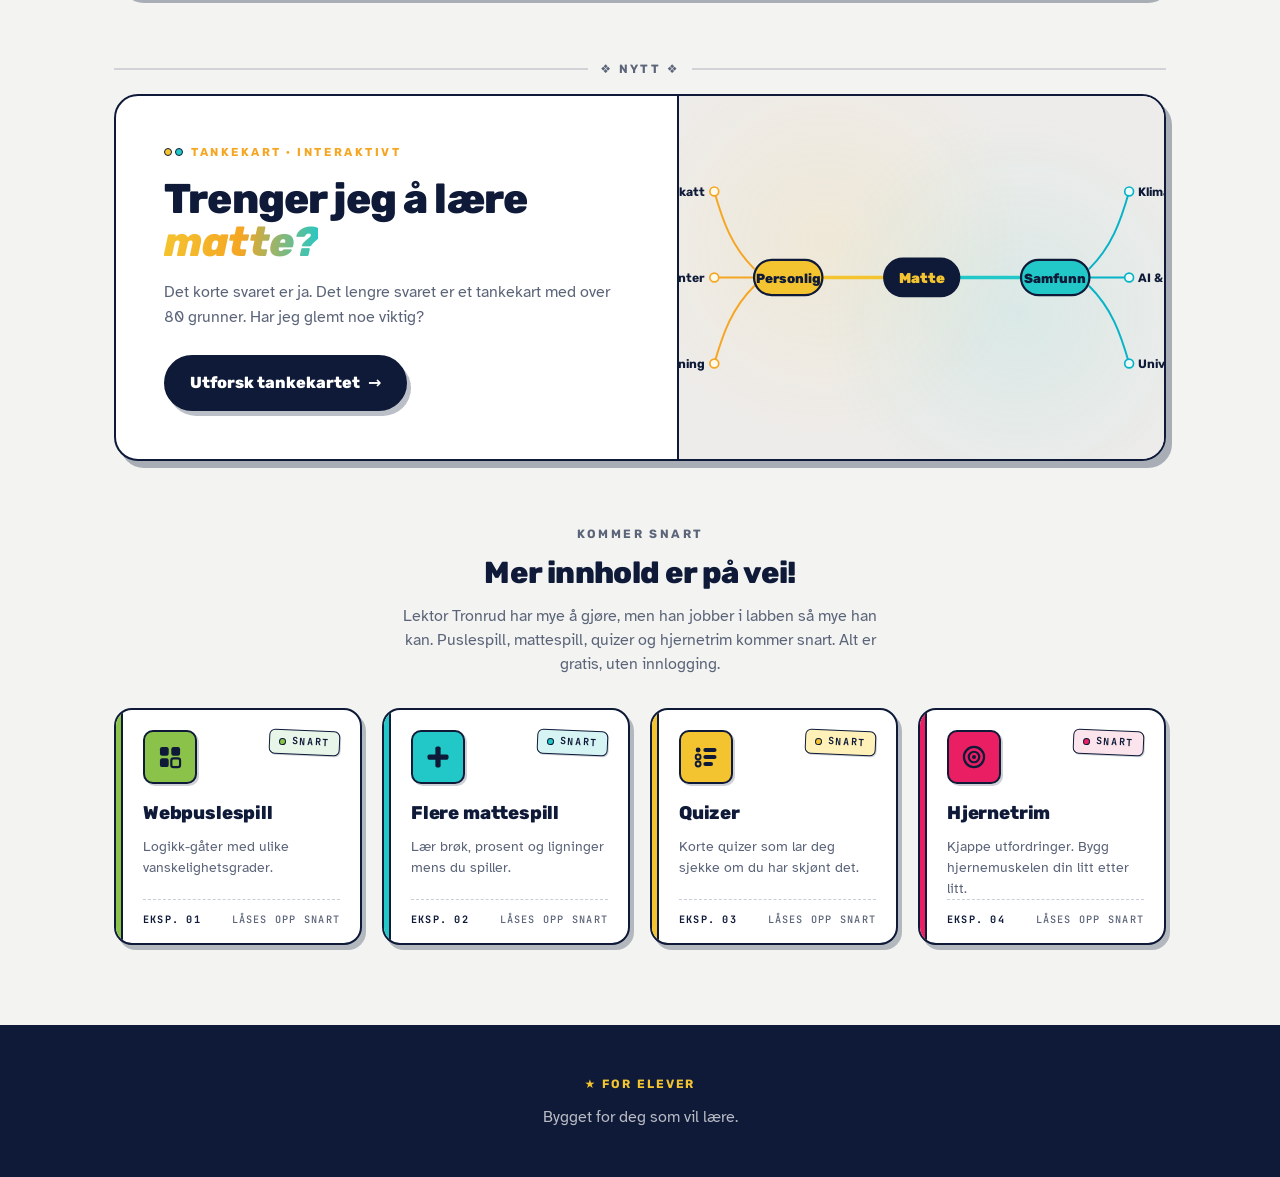
==== commit 52a5f16e: "Update site files" ====
--- a/elever.html
+++ b/elever.html
@@ -818,7 +818,7 @@
     </div>
     <div class="student-hero__copy">
       <div class="student-hero__eyebrow">EN HILSEN FRA LEKTOR TRONRUD</div>
-      <h1>Å være elev er <em>en superkraft.</em></h1>
+      <h1>Å være elev er <em>en superkraft</em></h1>
       <p>Du har lov til å være nysgjerrig, stille dumme spørsmål og bomme på mål. Det er sånn hjernen vokser. Trykk på spillene under, tren litt, og still flere spørsmål. Kos deg!</p>
     </div>
   </section>
